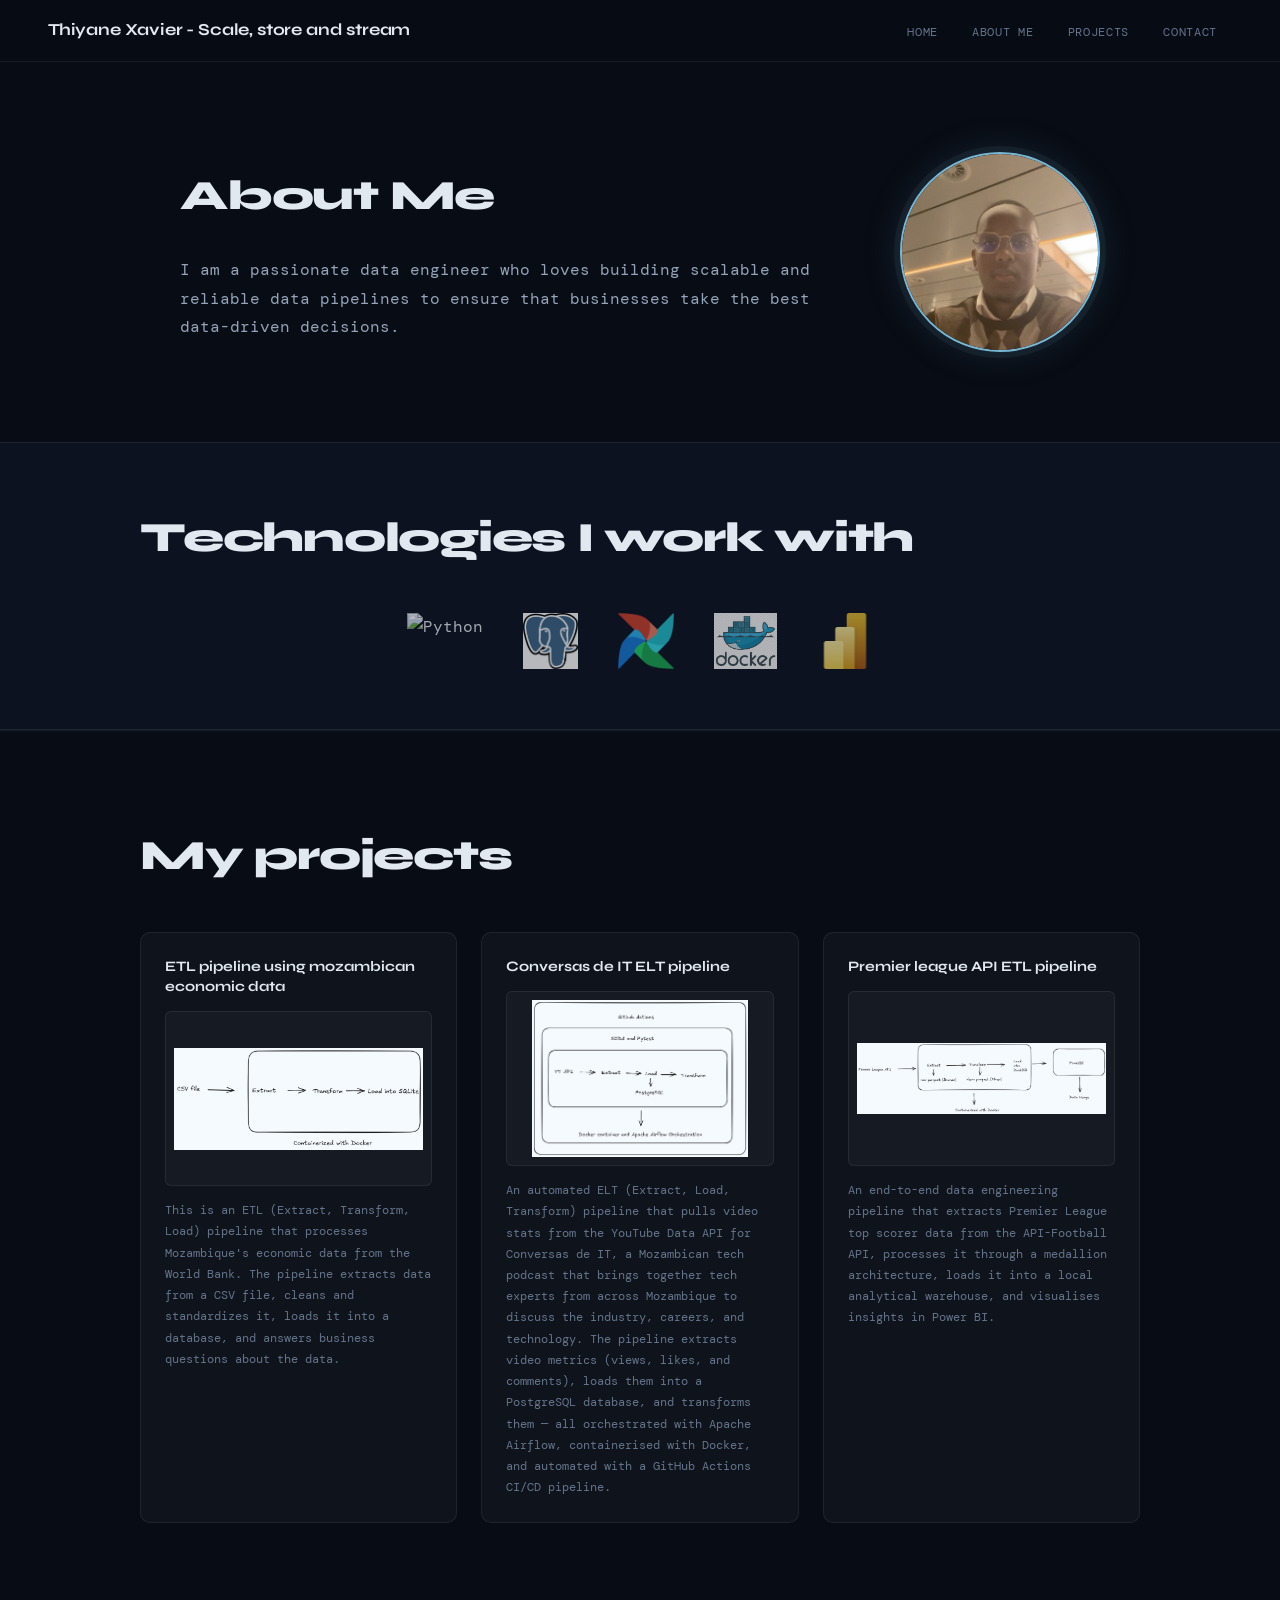
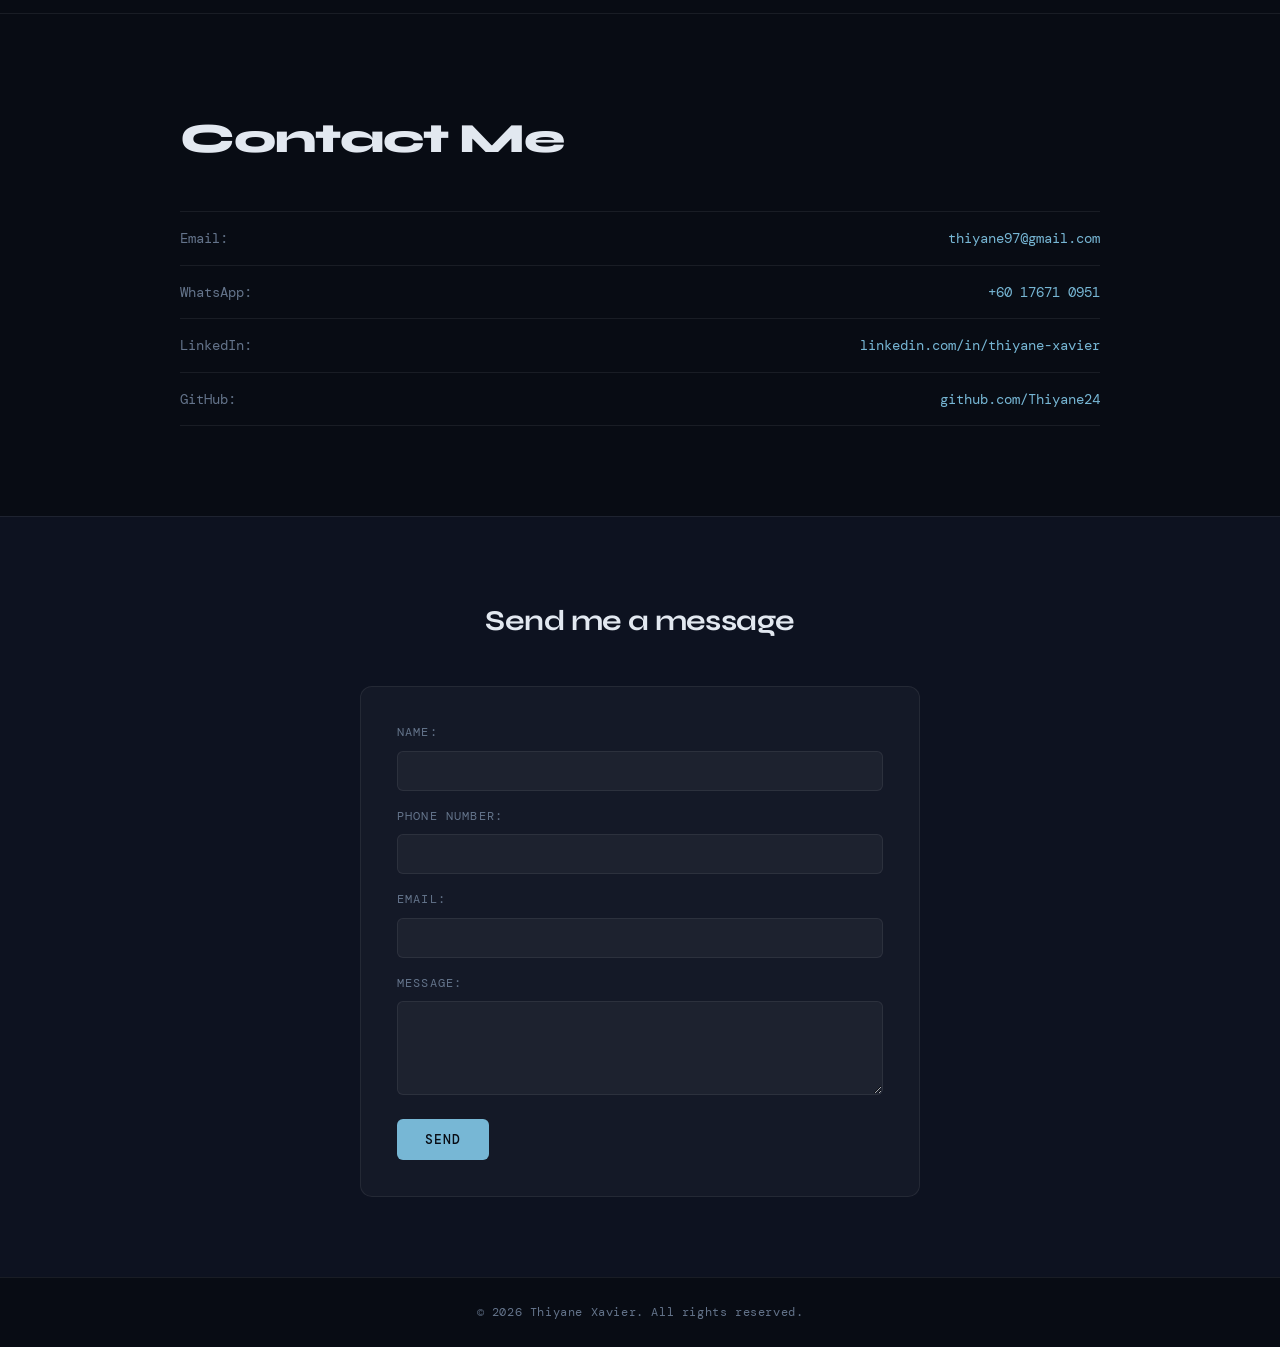
==== index.html @ 79cde07b "removed the src folder" ====
<!DOCTYPE html>
<html lang="en">
<head>
    <meta charset="UTF-8">
    <meta name="viewport" content="width=device-width, initial-scale=1.0">
    <title>My portfolio</title>
    <script defer src="index.js"></script>
    <link rel="stylesheet" href="style.css">
</head>
<body>

    <div id="header">
        <h1>Thiyane Xavier - Scale, store and stream</h1>
        <nav>
            <ul>
                <li><a href="#about">Home</a></li>
                <li><a href="#about">About Me</a></li>
                <li><a href="#projects">Projects</a></li>
                <li><a href="#contact">Contact</a></li>
            </ul>
        </nav>
    </div>

    <div id="about">
        <div class="about-text">
            <h2>About Me</h2>
            <p>I am a passionate data engineer who loves building scalable and reliable data pipelines to ensure that businesses take the best data-driven decisions.</p>
        </div>
        <img src="/img/Thiyane picture airport 19.12.JPG" alt="Picture of Thiyane">
    </div>

    <div id="technologies">
        <h2>Technologies I work with</h2>
        <div class="tech-logos">
            <img src="/img/Python-Emblem.png" alt="Python">
            <img src="/img/download.png" alt="PostgreSQL">
            <img src="/img/apache-airflow.png" alt="Apache Airflow">
            <img src="/img/124-1243662_docker-whale-logo-docker-png-logo.png" alt="Docker">
            <img src="/img/New_Power_BI_Logo.svg.png" alt="Power BI">
           
        </div>
    </div>

    <div id="projects">
        <h2>My projects</h2>
        <div class="project-card">
            <div id="project1">
                <h4><a href="https://github.com/Thiyane24/etl-pipeline-moz-economy" target="_blank">ETL pipeline using mozambican economic data</a></h4>
                <img src="/img/Untitled-2026-04-24-2157.png" alt="Mozambican ETL">
                <p>This is an ETL (Extract, Transform, Load) pipeline that processes Mozambique's economic data from the World Bank. The pipeline extracts data from a CSV file, cleans and standardizes it, loads it into a database, and answers business questions about the data.</p>
            </div>
            <div id="project2">
                <h4><a href="https://github.com/Thiyane24/CDI-ELT-Pipeline" target="_blank">Conversas de IT ELT pipeline</a></h4>
                <img src="/img/YT-ELT-Pipeline.png" alt="CDIT ELT">
                <p>An automated ELT (Extract, Load, Transform) pipeline that pulls video stats from the YouTube Data API for Conversas de IT, a Mozambican tech podcast that brings together tech experts from across Mozambique to discuss the industry, careers, and technology. The pipeline extracts video metrics (views, likes, and comments), loads them into a PostgreSQL database, and transforms them — all orchestrated with Apache Airflow, containerised with Docker, and automated with a GitHub Actions CI/CD pipeline.</p>
            </div>
            <div id="project3">
                <h4><a href="https://github.com/Thiyane24/ETL-pipeline-football-api" target="_blank">Premier league API ETL pipeline</a></h4>
                <img src="/img/API pipeline architecture.png" alt="ETL pipeline">
                <p>An end-to-end data engineering pipeline that extracts Premier League top scorer data from the API-Football API, processes it through a medallion architecture, loads it into a local analytical warehouse, and visualises insights in Power BI.</p>
            </div>
        </div>
    </div>

    <div id="contact">
        <h2>Contact Me</h2>
        <p>Email: <a href="mailto:thiyane97@gmail.com">thiyane97@gmail.com</a></p>
        <p>WhatsApp: <a href="https://wa.link/6ncwlm" target="_blank">+60 17671 0951</a></p>
        <p>LinkedIn: <a href="https://www.linkedin.com/in/thiyane-xavier/" target="_blank">linkedin.com/in/thiyane-xavier</a></p>
        <p>GitHub: <a href="https://github.com/Thiyane24" target="_blank">github.com/Thiyane24</a></p>
    </div>

    <div id="error"></div>

    <div id="form">
        <h2>Send me a message</h2>
        <form action="index.html" method="POST">
            <label for="name">Name:</label>
            <input type="text" id="name" name="name">
            <label for="telephone">Phone number:</label>
            <input type="tel" id="telephone" name="telephone">
            <label for="email">Email:</label>
            <input type="email" id="email" name="_replyto">
            <label for="message">Message:</label>
            <textarea id="message" name="message" rows="4"></textarea>
            <input type="submit" value="Send">
        </form>
    </div>

    <footer>
        <p>&copy; 2026 Thiyane Xavier. All rights reserved.</p>
    </footer>

</body>
</html>
---- style.css ----
@import url('https://fonts.googleapis.com/css2?family=DM+Mono:ital,wght@0,300;0,400;0,500;1,300&family=Syne:wght@400;600;700;800&display=swap');

:root {
    --bg:       #080c14;
    --bg2:      #0d1220;
    --bg3:      #131929;
    --accent:   #092a62;
    --accent2:  #77b7d5;
    --text:     #e2e8f0;
    --muted:    #64748b;
    --border:   rgba(255,255,255,0.07);
    --card:     rgba(255,255,255,0.03);
}

* {
    margin: 0;
    padding: 0;
    box-sizing: border-box;
}

html {
    scroll-behavior: smooth;
}

body {
    font-family: 'DM Mono', monospace;
    background-color: var(--bg);
    color: var(--text);
    line-height: 1.7;
}

/* HEADER */
#header {
    background: rgba(8,12,20,0.9);
    backdrop-filter: blur(14px);
    -webkit-backdrop-filter: blur(14px);
    border-bottom: 1px solid var(--border);
    padding: 16px 48px;
    position: sticky;
    top: 0;
    z-index: 100;
    display: flex;
    align-items: center;
    justify-content: space-between;
    gap: 20px;
}

#header h1 {
    font-family: 'Syne', sans-serif;
    font-size: 1.05rem;
    font-weight: 700;
    color: var(--text);
    letter-spacing: -0.01em;
    white-space: nowrap;
}

nav ul {
    display: flex;
    gap: 4px;
    list-style: none;
}

nav ul li a {
    font-family: 'DM Mono', monospace;
    font-size: 0.72rem;
    color: var(--muted);
    text-decoration: none;
    padding: 6px 14px;
    border-radius: 4px;
    border: 1px solid transparent;
    transition: all 0.2s ease;
    letter-spacing: 0.06em;
    text-transform: uppercase;
}

nav ul li a:hover {
    color: var(--accent2);
    border-color: rgba(119, 183, 213, 0.25);
    background: rgba(119, 183, 213, 0.06);
}

/* ABOUT */
#about {
    position: relative;
    z-index: 1;
    max-width: 1000px;
    margin: 0 auto;
    padding: 90px 40px;
    display: flex;
    align-items: center;
    gap: 60px;
}

#about .about-text {
    flex: 1;
}

#about h2 {
    font-family: 'Syne', sans-serif;
    font-size: 2.6rem;
    font-weight: 800;
    color: var(--text);
    letter-spacing: -0.03em;
    margin-bottom: 24px;
}

#about img {
    width: 200px;
    height: 200px;
    object-fit: cover;
    border-radius: 50%;
    border: 2px solid var(--accent2);
    flex-shrink: 0;
    box-shadow:
        0 0 0 6px rgba(119, 183, 213, 0.07),
        0 0 40px rgba(119, 183, 213, 0.15);
}

#about p {
    font-size: 0.97rem;
    line-height: 1.85;
    color: #94a3b8;
    margin: 0;
}

/* TECHNOLOGIES */
#technologies {
    position: relative;
    z-index: 1;
    background: var(--bg2);
    border-top: 1px solid var(--border);
    border-bottom: 1px solid var(--border);
    padding: 60px 40px;
}

#technologies h2 {
    font-family: 'Syne', sans-serif;
    font-size: 2.6rem;
    font-weight: 800;
    color: var(--text);
    letter-spacing: -0.03em;
    margin-bottom: 40px;
    text-align: left;
    max-width: 1000px;
    margin-left: auto;
    margin-right: auto;
}

.tech-logos {
    display: flex;
    align-items: center;
    justify-content: center;
    flex-wrap: wrap;
    gap: 40px;
    max-width: 1000px;
    margin: 0 auto;
}

.tech-logos img {
    height: 56px;
    width: auto;
    object-fit: contain;
    opacity: 0.7;
    filter: grayscale(20%);
    transition: opacity 0.2s, transform 0.2s;
}

.tech-logos img:hover {
    opacity: 1;
    transform: translateY(-3px);
    filter: grayscale(0%);
}

/* PROJECTS */
#projects {
    position: relative;
    z-index: 1;
    background: var(--bg);
    border-top: 1px solid var(--border);
    border-bottom: 1px solid var(--border);
    padding: 90px 40px;
}

#projects h2 {
    font-family: 'Syne', sans-serif;
    font-size: 2.6rem;
    font-weight: 800;
    color: var(--text);
    letter-spacing: -0.03em;
    margin-bottom: 8px;
    text-align: left;
    max-width: 1000px;
    margin-left: auto;
    margin-right: auto;
}

.project-card {
    display: grid;
    grid-template-columns: repeat(3, 1fr);
    gap: 24px;
    max-width: 1000px;
    margin: 40px auto 0;
}

#project1, #project2, #project3 {
    background: var(--card);
    border: 1px solid var(--border);
    border-radius: 10px;
    padding: 24px;
    display: flex;
    flex-direction: column;
    gap: 14px;
    transition: border-color 0.25s ease, transform 0.25s ease;
}

#project1:hover, #project2:hover, #project3:hover {
    border-color: rgba(119, 183, 213, 0.35);
    transform: translateY(-4px);
}

#project1 h4, #project2 h4, #project3 h4 {
    font-family: 'Syne', sans-serif;
    font-size: 0.9rem;
    font-weight: 700;
    line-height: 1.4;
    color: var(--text);
}

#project1 h4 a, #project2 h4 a, #project3 h4 a {
    color: var(--text);
    text-decoration: none;
    transition: color 0.2s;
}

#project1 h4 a:hover, #project2 h4 a:hover, #project3 h4 a:hover {
    color: var(--accent2);
}

#projects img {
    width: 100%;
    height: 175px;
    object-fit: contain;
    background: rgba(255,255,255,0.03);
    border: 1px solid var(--border);
    border-radius: 6px;
    padding: 8px;
}

#project1 p, #project2 p, #project3 p {
    font-size: 0.78rem;
    line-height: 1.7;
    color: var(--muted);
    margin: 0;
}

/* CONTACT */
#contact {
    position: relative;
    z-index: 1;
    max-width: 1000px;
    margin: 0 auto;
    padding: 90px 40px;
}

#contact h2 {
    font-family: 'Syne', sans-serif;
    font-size: 2.6rem;
    font-weight: 800;
    color: var(--text);
    letter-spacing: -0.03em;
    margin-bottom: 36px;
    text-align: left;
}

#contact p {
    font-size: 0.9rem;
    color: var(--muted);
    padding: 14px 0;
    border-bottom: 1px solid var(--border);
    margin: 0;
    display: flex;
    justify-content: space-between;
    align-items: center;
}

#contact p:first-of-type {
    border-top: 1px solid var(--border);
}

#contact p a {
    color: var(--accent2);
    text-decoration: none;
    transition: color 0.2s;
    font-size: 0.9rem;
}

#contact p a:hover {
    color: var(--text);
}

/* FORM */
#form {
    position: relative;
    z-index: 1;
    background: var(--bg2);
    border-top: 1px solid var(--border);
    padding: 80px 40px;
}

#form h2 {
    font-family: 'Syne', sans-serif;
    font-size: 1.8rem;
    font-weight: 700;
    color: var(--text);
    text-align: center;
    margin-bottom: 40px;
    letter-spacing: -0.02em;
}

form {
    display: flex;
    flex-direction: column;
    gap: 16px;
    width: 100%;
    max-width: 560px;
    margin: 0 auto;
    background: var(--card);
    border: 1px solid var(--border);
    border-radius: 12px;
    padding: 36px;
}

form label {
    font-size: 0.72rem;
    color: var(--muted);
    letter-spacing: 0.1em;
    text-transform: uppercase;
    margin-bottom: -8px;
}

form br {
    display: none;
}

form input[type="text"],
form input[type="email"],
form input[type="tel"],
form textarea {
    width: 100%;
    background: rgba(255,255,255,0.04);
    border: 1px solid var(--border);
    border-radius: 6px;
    color: var(--text);
    font-family: 'DM Mono', monospace;
    font-size: 0.88rem;
    padding: 10px 14px;
    outline: none;
    transition: border-color 0.2s;
    resize: vertical;
}

form input[type="text"]:focus,
form input[type="email"]:focus,
form input[type="tel"]:focus,
form textarea:focus {
    border-color: rgba(119, 183, 213, 0.5);
}

form input[type="submit"] {
    background: var(--accent2);
    color: var(--bg);
    font-family: 'DM Mono', monospace;
    font-size: 0.82rem;
    font-weight: 500;
    letter-spacing: 0.08em;
    text-transform: uppercase;
    border: none;
    border-radius: 6px;
    padding: 12px 28px;
    cursor: pointer;
    transition: opacity 0.2s, transform 0.15s;
    align-self: flex-start;
    margin-top: 8px;
}

form input[type="submit"]:hover {
    opacity: 0.85;
    transform: translateY(-1px);
}

/* ERROR MESSAGE */
#error {
    color: #f87171;
    font-size: 0.8rem;
    text-align: center;
    padding: 0 40px;
    background: var(--bg2);
}

#error:not(:empty) {
    padding: 12px 40px;
    background: rgba(248, 113, 113, 0.08);
    border-top: 1px solid rgba(248, 113, 113, 0.2);
}

/* FOOTER */
footer {
    position: relative;
    z-index: 1;
    background: var(--bg);
    border-top: 1px solid var(--border);
    color: var(--muted);
    text-align: center;
    padding: 24px;
    font-size: 0.75rem;
    letter-spacing: 0.05em;
}

/* RESPONSIVE - tablet */
@media (max-width: 768px) {
    #header {
        flex-direction: column;
        align-items: flex-start;
        padding: 16px 24px;
        gap: 12px;
    }

    #header h1 {
        font-size: 0.95rem;
    }

    nav ul {
        flex-wrap: wrap;
        gap: 4px;
    }

    #about {
        flex-direction: column;
        text-align: center;
        padding: 60px 24px;
        gap: 32px;
    }

    #about h2 {
        font-size: 2rem;
    }

    #about img {
        width: 150px;
        height: 150px;
    }

    #technologies {
        padding: 50px 24px;
    }

    #technologies h2 {
        font-size: 2rem;
    }

    .tech-logos {
        gap: 28px;
    }

    .tech-logos img {
        height: 44px;
    }

    #projects {
        padding: 60px 24px;
    }

    #projects h2 {
        font-size: 2rem;
    }

    .project-card {
        grid-template-columns: 1fr;
    }

    #contact {
        padding: 60px 24px;
    }

    #contact h2 {
        font-size: 2rem;
    }

    #contact p {
        flex-direction: column;
        align-items: flex-start;
        gap: 4px;
    }

    #form {
        padding: 60px 24px;
    }

    form {
        padding: 24px;
    }
}

/* RESPONSIVE - mobile */
@media (max-width: 480px) {
    #header h1 {
        font-size: 0.85rem;
        white-space: normal;
    }

    nav ul li a {
        font-size: 0.65rem;
        padding: 5px 10px;
    }

    #about h2,
    #projects h2,
    #technologies h2,
    #contact h2 {
        font-size: 1.7rem;
    }

    #about img {
        width: 130px;
        height: 130px;
    }

    .tech-logos img {
        height: 36px;
    }

    .project-card {
        gap: 16px;
    }

    form {
        padding: 20px;
    }

    form input[type="submit"] {
        width: 100%;
        text-align: center;
    }
}
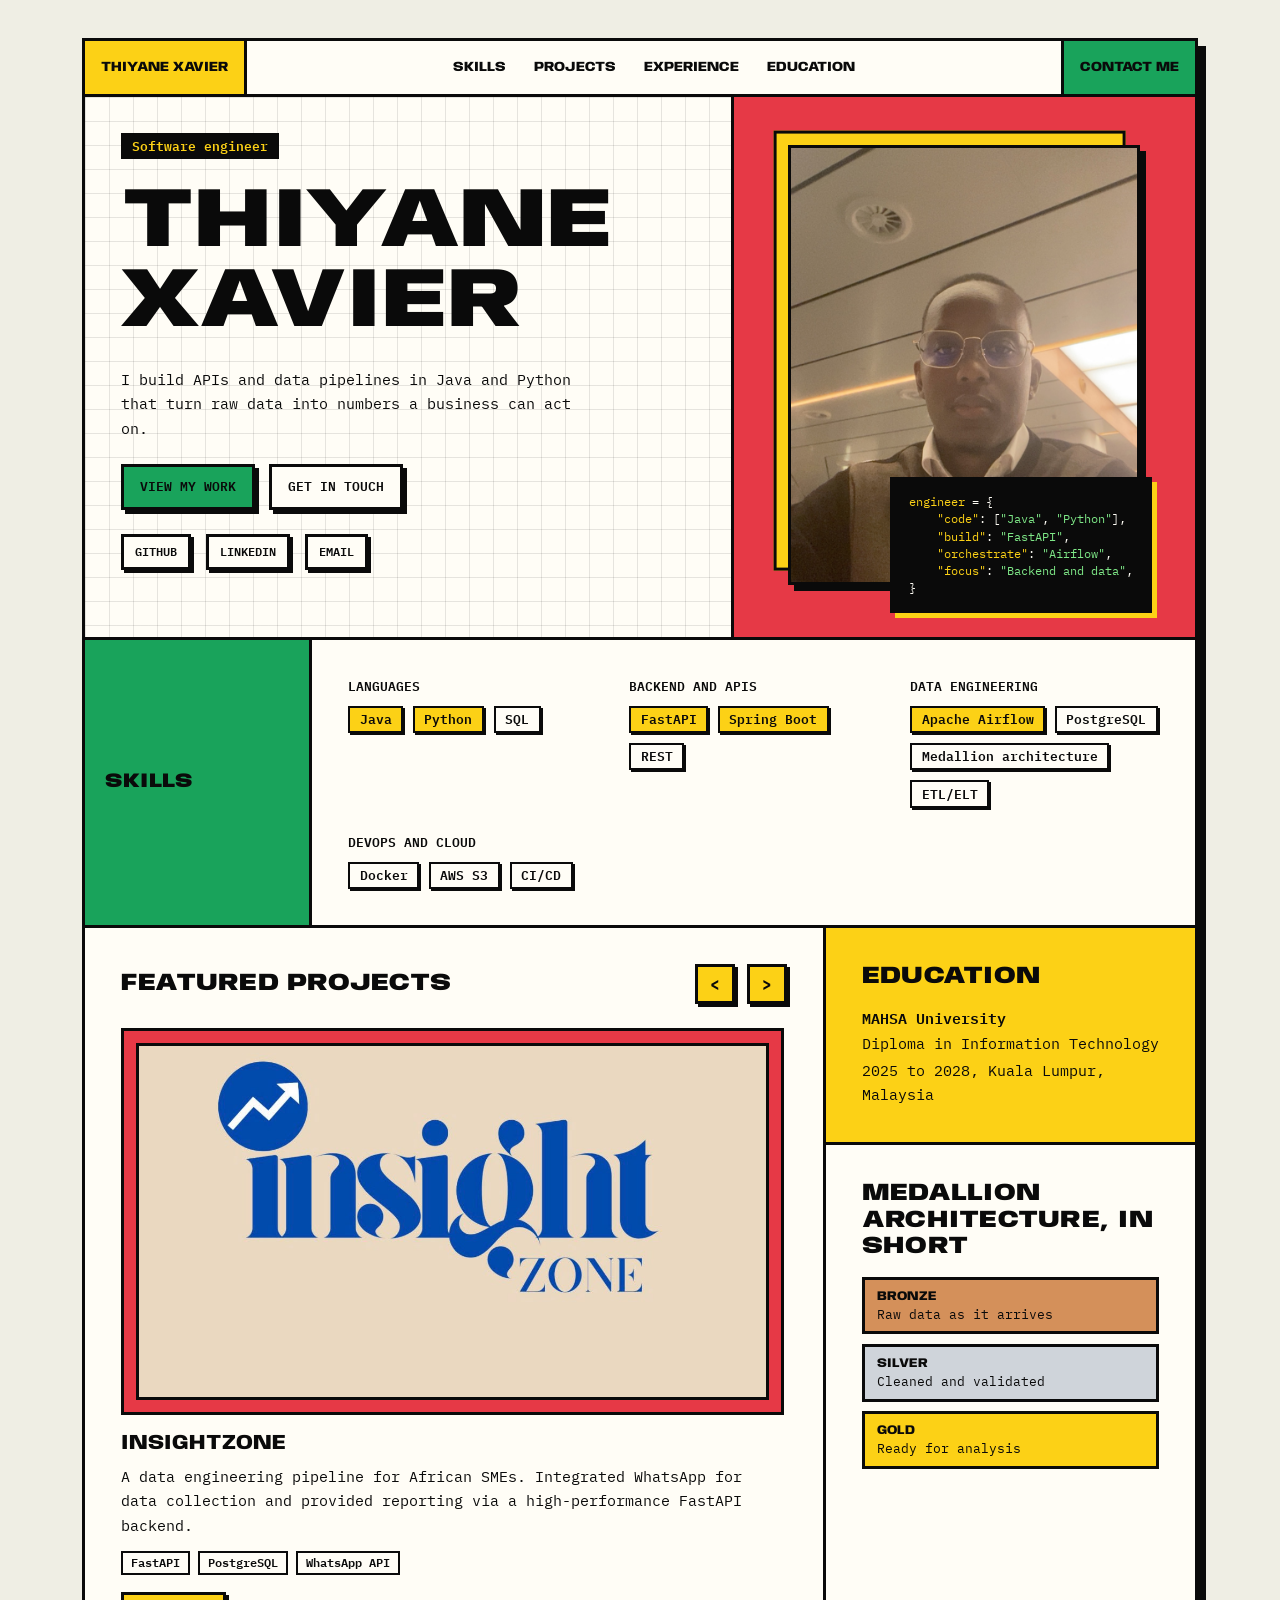
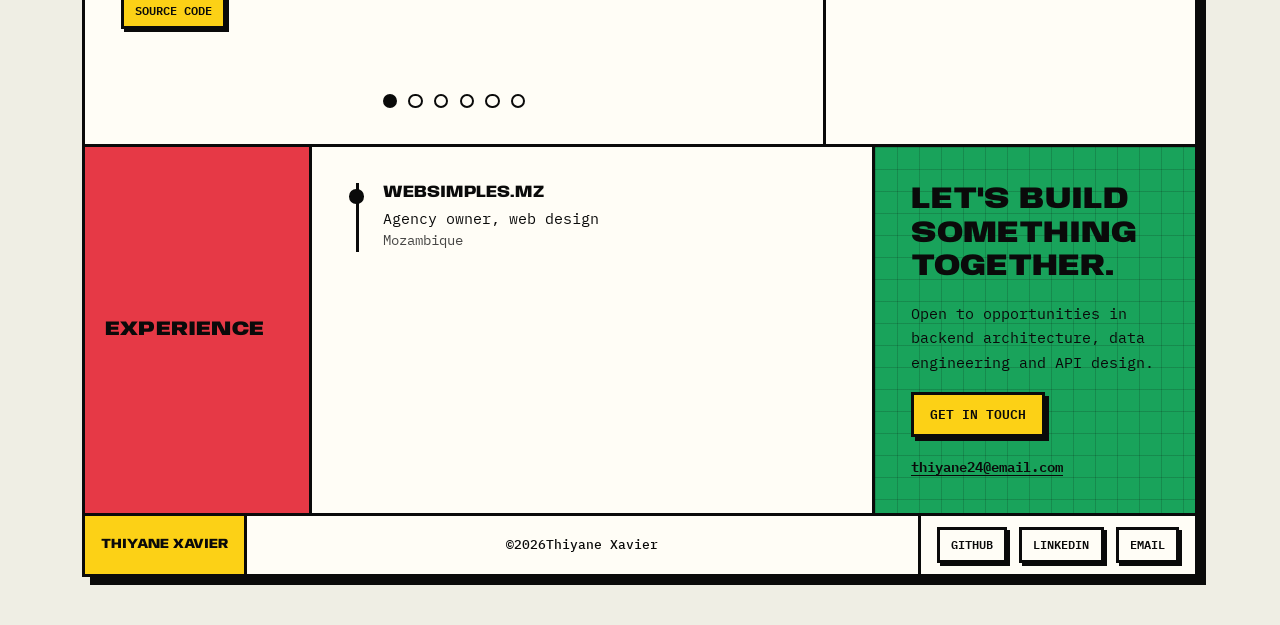
==== commit f2042ba4: "changed the name to index" ====
--- a/index.html
+++ b/index.html
@@ -3,93 +3,222 @@
 <head>
     <meta charset="UTF-8">
     <meta name="viewport" content="width=device-width, initial-scale=1.0">
-    <title>My portfolio</title>
-    <script defer src="index.js"></script>
+    <title>Thiyane Xavier | Software Engineer</title>
+    <meta name="description" content="Thiyane Xavier, backend and data engineer. Java, Python and FastAPI, Airflow and production-grade data pipelines.">
     <link rel="stylesheet" href="style.css">
+    <link rel="stylesheet" href="extras.css">
+    <link rel="preconnect" href="https://fonts.googleapis.com">
+    <link rel="preconnect" href="https://fonts.gstatic.com" crossorigin>
+    <link href="https://fonts.googleapis.com/css2?family=Anybody:wdth,wght@50..150,100..900&family=IBM+Plex+Mono:wght@400;500;600&display=swap" rel="stylesheet">
 </head>
 <body>
-
-    <div id="header">
-        <h1>Thiyane Xavier - Scale, store and stream</h1>
-        <nav>
-            <ul>
-                <li><a href="#about">Home</a></li>
-                <li><a href="#about">About Me</a></li>
-                <li><a href="#projects">Projects</a></li>
-                <li><a href="#contact">Contact</a></li>
-            </ul>
-        </nav>
-    </div>
-
-    <div id="about">
-        <div class="about-text">
-            <h2>About Me</h2>
-            <p>I am a passionate data engineer who loves building scalable and reliable data pipelines to ensure that businesses take the best data-driven decisions.</p>
-        </div>
-        <img src="/img/Thiyane picture airport 19.12.JPG" alt="Picture of Thiyane">
-    </div>
-
-    <div id="technologies">
-        <h2>Technologies I work with</h2>
-        <div class="tech-logos">
-            <img src="/img/Python-Emblem.png" alt="Python">
-            <img src="/img/download.png" alt="PostgreSQL">
-            <img src="/img/apache-airflow.png" alt="Apache Airflow">
-            <img src="/img/124-1243662_docker-whale-logo-docker-png-logo.png" alt="Docker">
-            <img src="/img/New_Power_BI_Logo.svg.png" alt="Power BI">
-           
+    <a class="skip" href="#main">Skip to content</a>
+
+    <div class="page" id="top">
+        <div class="frame">
+
+            <header class="row row-nav">
+                <a class="nav-tile nav-logo" href="#top" aria-label="Thiyane Xavier, back to top">Thiyane Xavier</a>
+                <nav class="nav-tile nav-links" aria-label="Main">
+                    <a href="#skills">Skills</a>
+                    <a href="#projects">Projects</a>
+                    <a href="#experience">Experience</a>
+                    <a href="#education">Education</a>
+                </nav>
+                <a class="nav-tile nav-contact" href="#contact">Contact me</a>
+            </header>
+
+            <main id="main">
+
+                <div class="row row-hero">
+                    <section class="tile hero-copy" aria-labelledby="hero-title">
+                        <p class="badge">Software engineer</p>
+                        <h1 class="hero-name" id="hero-title"><span class="hero-line">Thiyane</span><span class="hero-line">Xavier</span></h1>
+                        <p class="hero-text">I build APIs and data pipelines in Java and Python that turn raw data into numbers a business can act on.</p>
+                        <div class="btn-row">
+                            <a class="btn btn-green" href="#projects">View my work</a>
+                            <a class="btn btn-white" href="#contact">Get in touch</a>
+                        </div>
+                        <div class="btn-row">
+                            <a class="btn btn-small btn-white" href="https://github.com/Thiyane24" target="_blank" rel="noopener noreferrer">GitHub</a>
+                            <a class="btn btn-small btn-white" href="https://linkedin.com/in/thiyane-xavier" target="_blank" rel="noopener noreferrer">LinkedIn</a>
+                            <a class="btn btn-small btn-white" href="mailto:thiyane.xavier@email.com">Email</a>
+                        </div>
+                    </section>
+                    <div class="tile hero-visual bg-red">
+                        <div class="photo">
+                            <img src="img/Thiyane picture airport 19.12.JPG" alt="Thiyane Xavier">
+                            <div class="code-card" aria-hidden="true"><span class="code-key">engineer</span> = {
+    <span class="code-key">"code"</span>: [<span class="code-val">"Java"</span>, <span class="code-val">"Python"</span>],
+    <span class="code-key">"build"</span>: <span class="code-val">"FastAPI"</span>,
+    <span class="code-key">"orchestrate"</span>: <span class="code-val">"Airflow"</span>,
+    <span class="code-key">"focus"</span>: <span class="code-val">"Backend and data"</span>,
+}</div>
+                        </div>
+                    </div>
+                </div>
+
+                <div class="row row-skills" id="skills">
+                    <div class="tile tile-label bg-green"><h2 class="tile-title">Skills</h2></div>
+                    <div class="tile">
+                        <dl class="skill-groups">
+                            <div>
+                                <dt class="skill-name">Languages</dt>
+                                <dd class="chips"><span class="chip chip-hot">Java</span><span class="chip chip-hot">Python</span><span class="chip">SQL</span></dd>
+                            </div>
+                            <div>
+                                <dt class="skill-name">Backend and APIs</dt>
+                                <dd class="chips"><span class="chip chip-hot">FastAPI</span><span class="chip chip-hot">Spring Boot</span><span class="chip">REST</span></dd>
+                            </div>
+                            <div>
+                                <dt class="skill-name">Data engineering</dt>
+                                <dd class="chips"><span class="chip chip-hot">Apache Airflow</span><span class="chip">PostgreSQL</span><span class="chip">Medallion architecture</span><span class="chip">ETL/ELT</span></dd>
+                            </div>
+                            <div>
+                                <dt class="skill-name">DevOps and cloud</dt>
+                                <dd class="chips"><span class="chip">Docker</span><span class="chip">AWS S3</span><span class="chip">CI/CD</span></dd>
+                            </div>
+                        </dl>
+                    </div>
+                </div>
+
+                <div class="row row-main">
+                    <section class="tile" id="projects" aria-labelledby="projects-title">
+                        <div class="tile-head">
+                            <h2 class="tile-title" id="projects-title">Featured projects</h2>
+                            <div class="controls">
+                                <button class="sq-btn" id="prev" type="button" aria-label="Previous project">&lt;</button>
+                                <button class="sq-btn" id="next" type="button" aria-label="Next project">&gt;</button>
+                            </div>
+                        </div>
+                        <div role="region" aria-roledescription="carousel" aria-label="Featured projects">
+                            <div class="slides" id="slides" tabindex="0">
+
+                                <article class="slide" role="group" aria-roledescription="slide">
+                                    <div class="slide-media"><div class="slide-frame"><img src="img/WhatsApp Image 2026-10-09 at 7.06.26 PM.jpeg" alt="InsightZone project preview, screenshot coming soon" loading="lazy"></div></div>
+                                    <div class="slide-body">
+                                        <h3 class="slide-title">InsightZone</h3>
+                                        <p class="slide-desc">A data engineering pipeline for African SMEs. Integrated WhatsApp for data collection and provided reporting via a high-performance FastAPI backend.</p>
+                                        <ul class="tag-list"><li class="tag">FastAPI</li><li class="tag">PostgreSQL</li><li class="tag">WhatsApp API</li></ul>
+                                        <div class="btn-row"><a class="btn btn-small btn-yellow" href="https://github.com/Thiyane24/InsightZone" target="_blank" rel="noopener noreferrer">Source code</a></div>
+                                    </div>
+                                </article>
+
+                                <article class="slide" role="group" aria-roledescription="slide">
+                                    <div class="slide-media"><div class="slide-frame"><img src="img/YT-ELT-Pipeline.png" alt="CDI ELT Pipeline architecture" loading="lazy"></div></div>
+                                    <div class="slide-body">
+                                        <h3 class="slide-title">CDI ELT Pipeline</h3>
+                                        <p class="slide-desc">Production-grade ELT system with automated data quality checks using Soda Core and complex workflow orchestration via Apache Airflow.</p>
+                                        <ul class="tag-list"><li class="tag">Airflow</li><li class="tag">Soda Core</li><li class="tag">PostgreSQL</li></ul>
+                                        <div class="btn-row"><a class="btn btn-small btn-yellow" href="https://github.com/Thiyane24/CDI-ELT-Pipeline" target="_blank" rel="noopener noreferrer">Source code</a></div>
+                                    </div>
+                                </article>
+
+                                <article class="slide" role="group" aria-roledescription="slide">
+                                    <div class="slide-media"><div class="slide-frame"><img src="img/image.png" alt="Job Market Monitor project preview, screenshot coming soon" loading="lazy"></div></div>
+                                    <div class="slide-body">
+                                        <h3 class="slide-title">Moz vagas pipeline</h3>
+                                        <p class="slide-desc">Scalable web scraping system designed to track tech hiring trends, storing processed data in AWS S3 for long-term analysis.</p>
+                                        <ul class="tag-list"><li class="tag">Python</li><li class="tag">AWS S3</li><li class="tag">BeautifulSoup</li></ul>
+                                        <div class="btn-row"><a class="btn btn-small btn-yellow" href="https://github.com/Thiyane24/moz-vagas-pipeline" target="_blank" rel="noopener noreferrer">Source code</a></div>
+                                    </div>
+                                </article>
+
+                                <article class="slide" role="group" aria-roledescription="slide">
+                                    <div class="slide-media"><div class="slide-frame"><img src="img/API pipeline architecture.png" alt="Moz Economy Pipeline architecture" loading="lazy"></div></div>
+                                    <div class="slide-body">
+                                        <h3 class="slide-title">Moz Economy Pipeline</h3>
+                                        <p class="slide-desc">Implemented a Medallion Architecture (Bronze → Silver → Gold) to transform World Bank economic data into a clean, analysis-ready warehouse.</p>
+                                        <ul class="tag-list"><li class="tag">Python</li><li class="tag">Medallion architecture</li><li class="tag">World Bank API</li></ul>
+                                        <div class="btn-row"><a class="btn btn-small btn-yellow" href="https://github.com/Thiyane24/etl-pipeline-moz-economy" target="_blank" rel="noopener noreferrer">Source code</a></div>
+                                    </div>
+                                </article>
+
+                                <article class="slide" role="group" aria-roledescription="slide">
+                                    <div class="slide-media"><div class="slide-frame"><img src="img/hydrolifts.png" alt="HydroLifts weekly summary dashboard with a weekly distance goal ring and workout totals" loading="lazy"></div></div>
+                                    <div class="slide-body">
+                                        <h3 class="slide-title">HydroLifts</h3>
+                                        <p class="slide-desc">A workout tracker that logs gym and swim sessions in one dashboard, with weekly totals. FastAPI backend with JWT authentication, mobile-first React frontend.</p>
+                                        <ul class="tag-list"><li class="tag">React</li><li class="tag">FastAPI</li><li class="tag">PostgreSQL</li><li class="tag">TailwindCSS</li><li class="tag">Vercel</li></ul>
+                                        <div class="btn-row">
+                                            <a class="btn btn-small btn-yellow" href="https://github.com/Thiyane24/HydroLifts" target="_blank" rel="noopener noreferrer">Source code</a>
+                                            <a class="btn btn-small btn-green" href="https://hydrolifts.vercel.app" target="_blank" rel="noopener noreferrer">Live site</a>
+                                        </div>
+                                    </div>
+                                </article>
+
+                                <article class="slide" role="group" aria-roledescription="slide">
+                                    <div class="slide-media"><div class="slide-frame"><img src="img/unicvesity.png" alt="Unicvesity landing page concept, hero section with the headline Your Journey, Simplified" loading="lazy"></div></div>
+                                    <div class="slide-body">
+                                        <h3 class="slide-title">Unicvesity Landing Page</h3>
+                                        <p class="concept-tag">Concept project, not a live client site</p>
+                                        <p class="slide-desc">A mobile-first lead capture page for Instagram Reels and TikTok traffic. Leads are submitted without a page reload to a serverless API that validates them and routes them to a CRM or WhatsApp automation.</p>
+                                        <ul class="tag-list"><li class="tag">HTML5</li><li class="tag">JavaScript</li><li class="tag">TailwindCSS</li><li class="tag">Vercel</li></ul>
+                                        <div class="btn-row">
+                                            <a class="btn btn-small btn-yellow" href="https://github.com/Thiyane24/Unicvesity-landing-page-website" target="_blank" rel="noopener noreferrer">Source code</a>
+                                            <a class="btn btn-small btn-green" href="https://unicvesity-landing-page-website-dem-eight.vercel.app" target="_blank" rel="noopener noreferrer">Live site</a>
+                                        </div>
+                                    </div>
+                                </article>
+
+                            </div>
+                            <div class="dots" id="dots"></div>
+                        </div>
+                    </section>
+
+                    <div class="col">
+                        <section class="tile bg-yellow" id="education" aria-labelledby="education-title">
+                            <h2 class="tile-title" id="education-title">Education</h2>
+                            <p class="edu-name">MAHSA University</p>
+                            <p>Diploma in Information Technology</p>
+                            <p class="edu-meta">2025 to 2028, Kuala Lumpur, Malaysia</p>
+                        </section>
+                        <section class="tile" aria-labelledby="medallion-title">
+                            <h2 class="tile-title" id="medallion-title">Medallion architecture, in short</h2>
+                            <ol class="tiers">
+                                <li class="tier tier-bronze"><b>Bronze</b>Raw data as it arrives</li>
+                                <li class="tier tier-silver"><b>Silver</b>Cleaned and validated</li>
+                                <li class="tier tier-gold"><b>Gold</b>Ready for analysis</li>
+                            </ol>
+                        </section>
+                    </div>
+                </div>
+
+                <div class="row row-bottom">
+                    <div class="tile tile-label bg-red" id="experience"><h2 class="tile-title">Experience</h2></div>
+                    <div class="tile">
+                        <ul class="timeline">
+                            <li>
+                                <h3 class="tl-name">WebSimples.Mz</h3>
+                                <p class="tl-role">Agency owner, web design</p>
+                                <p class="tl-meta">Mozambique</p>
+                                <!-- <p class="tl-meta">Month YYYY to Present</p> -->
+                            </li>
+                        </ul>
+                    </div>
+                    <section class="tile cta bg-green" id="contact" aria-labelledby="contact-title">
+                        <h2 class="cta-title" id="contact-title">Let's build something together.</h2>
+                        <p>Open to opportunities in backend architecture, data engineering and API design.</p>
+                        <a class="btn btn-yellow" href="mailto:thiyane24@email.com">Get in touch</a>
+                        <a class="cta-mail" href="mailto:thiyane24@email.com">thiyane24@email.com</a>
+                    </section>
+                </div>
+
+            </main>
+
+            <footer class="row row-foot">
+                <a class="nav-tile nav-logo" href="#top" aria-label="Thiyane Xavier, back to top">Thiyane Xavier</a>
+                <p class="tile foot-copy">&copy; <span id="year">2026</span> Thiyane Xavier</p>
+                <div class="tile foot-links">
+                    <a class="btn btn-small btn-white" href="https://github.com/Thiyane24" target="_blank" rel="noopener noreferrer">GitHub</a>
+                    <a class="btn btn-small btn-white" href="https://linkedin.com/in/thiyane-xavier" target="_blank" rel="noopener noreferrer">LinkedIn</a>
+                    <a class="btn btn-small btn-white" href="mailto:thiyane24@email.com">Email</a>
+                </div>
+            </footer>
+
         </div>
     </div>
 
-    <div id="projects">
-        <h2>My projects</h2>
-        <div class="project-card">
-            <div id="project1">
-                <h4><a href="https://github.com/Thiyane24/etl-pipeline-moz-economy" target="_blank">ETL pipeline using mozambican economic data</a></h4>
-                <img src="/img/Untitled-2026-04-24-2157.png" alt="Mozambican ETL">
-                <p>This is an ETL (Extract, Transform, Load) pipeline that processes Mozambique's economic data from the World Bank. The pipeline extracts data from a CSV file, cleans and standardizes it, loads it into a database, and answers business questions about the data.</p>
-            </div>
-            <div id="project2">
-                <h4><a href="https://github.com/Thiyane24/CDI-ELT-Pipeline" target="_blank">Conversas de IT ELT pipeline</a></h4>
-                <img src="/img/YT-ELT-Pipeline.png" alt="CDIT ELT">
-                <p>An automated ELT (Extract, Load, Transform) pipeline that pulls video stats from the YouTube Data API for Conversas de IT, a Mozambican tech podcast that brings together tech experts from across Mozambique to discuss the industry, careers, and technology. The pipeline extracts video metrics (views, likes, and comments), loads them into a PostgreSQL database, and transforms them — all orchestrated with Apache Airflow, containerised with Docker, and automated with a GitHub Actions CI/CD pipeline.</p>
-            </div>
-            <div id="project3">
-                <h4><a href="https://github.com/Thiyane24/ETL-pipeline-football-api" target="_blank">Premier league API ETL pipeline</a></h4>
-                <img src="/img/API pipeline architecture.png" alt="ETL pipeline">
-                <p>An end-to-end data engineering pipeline that extracts Premier League top scorer data from the API-Football API, processes it through a medallion architecture, loads it into a local analytical warehouse, and visualises insights in Power BI.</p>
-            </div>
-        </div>
-    </div>
-
-    <div id="contact">
-        <h2>Contact Me</h2>
-        <p>Email: <a href="mailto:thiyane97@gmail.com">thiyane97@gmail.com</a></p>
-        <p>WhatsApp: <a href="https://wa.link/6ncwlm" target="_blank">+60 17671 0951</a></p>
-        <p>LinkedIn: <a href="https://www.linkedin.com/in/thiyane-xavier/" target="_blank">linkedin.com/in/thiyane-xavier</a></p>
-        <p>GitHub: <a href="https://github.com/Thiyane24" target="_blank">github.com/Thiyane24</a></p>
-    </div>
-
-    <div id="error"></div>
-
-    <div id="form">
-        <h2>Send me a message</h2>
-        <form action="index.html" method="POST">
-            <label for="name">Name:</label>
-            <input type="text" id="name" name="name">
-            <label for="telephone">Phone number:</label>
-            <input type="tel" id="telephone" name="telephone">
-            <label for="email">Email:</label>
-            <input type="email" id="email" name="_replyto">
-            <label for="message">Message:</label>
-            <textarea id="message" name="message" rows="4"></textarea>
-            <input type="submit" value="Send">
-        </form>
-    </div>
-
-    <footer>
-        <p>&copy; 2026 Thiyane Xavier. All rights reserved.</p>
-    </footer>
-
+    <script src="main.js"></script>
 </body>
 </html>
--- a/style.css
+++ b/style.css
@@ -1,544 +1,289 @@
-@import url('https://fonts.googleapis.com/css2?family=DM+Mono:ital,wght@0,300;0,400;0,500;1,300&family=Syne:wght@400;600;700;800&display=swap');
-
 :root {
-    --bg:       #080c14;
-    --bg2:      #0d1220;
-    --bg3:      #131929;
-    --accent:   #092a62;
-    --accent2:  #77b7d5;
-    --text:     #e2e8f0;
-    --muted:    #64748b;
-    --border:   rgba(255,255,255,0.07);
-    --card:     rgba(255,255,255,0.03);
-}
-
-* {
-    margin: 0;
-    padding: 0;
-    box-sizing: border-box;
-}
-
-html {
-    scroll-behavior: smooth;
-}
+    --paper: #efeee4;
+    --white: #fffdf6;
+    --ink: #0a0a0a;
+    --green: #19a35b;
+    --yellow: #fcd116;
+    --red: #e63946;
+    --bronze: #d4905a;
+    --silver: #cfd4da;
+    --display: 'Anybody', 'Arial Black', 'Helvetica Neue', Arial, sans-serif;
+    --mono: 'IBM Plex Mono', ui-monospace, 'SFMono-Regular', Menlo, Consolas, monospace;
+    --b: 3px;
+}
+
+* { margin: 0; padding: 0; box-sizing: border-box; }
+
+html { scroll-behavior: smooth; scroll-padding-top: 1rem; }
 
 body {
-    font-family: 'DM Mono', monospace;
-    background-color: var(--bg);
-    color: var(--text);
-    line-height: 1.7;
-}
-
-/* HEADER */
-#header {
-    background: rgba(8,12,20,0.9);
-    backdrop-filter: blur(14px);
-    -webkit-backdrop-filter: blur(14px);
-    border-bottom: 1px solid var(--border);
-    padding: 16px 48px;
-    position: sticky;
-    top: 0;
-    z-index: 100;
-    display: flex;
-    align-items: center;
-    justify-content: space-between;
-    gap: 20px;
-}
-
-#header h1 {
-    font-family: 'Syne', sans-serif;
-    font-size: 1.05rem;
-    font-weight: 700;
-    color: var(--text);
-    letter-spacing: -0.01em;
-    white-space: nowrap;
-}
-
-nav ul {
-    display: flex;
-    gap: 4px;
-    list-style: none;
-}
-
-nav ul li a {
-    font-family: 'DM Mono', monospace;
-    font-size: 0.72rem;
-    color: var(--muted);
-    text-decoration: none;
-    padding: 6px 14px;
-    border-radius: 4px;
-    border: 1px solid transparent;
-    transition: all 0.2s ease;
-    letter-spacing: 0.06em;
-    text-transform: uppercase;
-}
-
-nav ul li a:hover {
-    color: var(--accent2);
-    border-color: rgba(119, 183, 213, 0.25);
-    background: rgba(119, 183, 213, 0.06);
-}
-
-/* ABOUT */
-#about {
-    position: relative;
-    z-index: 1;
-    max-width: 1000px;
-    margin: 0 auto;
-    padding: 90px 40px;
-    display: flex;
-    align-items: center;
-    gap: 60px;
-}
-
-#about .about-text {
-    flex: 1;
-}
-
-#about h2 {
-    font-family: 'Syne', sans-serif;
-    font-size: 2.6rem;
-    font-weight: 800;
-    color: var(--text);
-    letter-spacing: -0.03em;
-    margin-bottom: 24px;
-}
-
-#about img {
-    width: 200px;
-    height: 200px;
-    object-fit: cover;
-    border-radius: 50%;
-    border: 2px solid var(--accent2);
-    flex-shrink: 0;
-    box-shadow:
-        0 0 0 6px rgba(119, 183, 213, 0.07),
-        0 0 40px rgba(119, 183, 213, 0.15);
-}
-
-#about p {
-    font-size: 0.97rem;
-    line-height: 1.85;
-    color: #94a3b8;
-    margin: 0;
-}
-
-/* TECHNOLOGIES */
-#technologies {
-    position: relative;
-    z-index: 1;
-    background: var(--bg2);
-    border-top: 1px solid var(--border);
-    border-bottom: 1px solid var(--border);
-    padding: 60px 40px;
-}
-
-#technologies h2 {
-    font-family: 'Syne', sans-serif;
-    font-size: 2.6rem;
-    font-weight: 800;
-    color: var(--text);
-    letter-spacing: -0.03em;
-    margin-bottom: 40px;
-    text-align: left;
-    max-width: 1000px;
-    margin-left: auto;
-    margin-right: auto;
-}
-
-.tech-logos {
-    display: flex;
-    align-items: center;
-    justify-content: center;
-    flex-wrap: wrap;
-    gap: 40px;
-    max-width: 1000px;
-    margin: 0 auto;
-}
-
-.tech-logos img {
-    height: 56px;
-    width: auto;
-    object-fit: contain;
-    opacity: 0.7;
-    filter: grayscale(20%);
-    transition: opacity 0.2s, transform 0.2s;
-}
-
-.tech-logos img:hover {
-    opacity: 1;
-    transform: translateY(-3px);
-    filter: grayscale(0%);
-}
-
-/* PROJECTS */
-#projects {
-    position: relative;
-    z-index: 1;
-    background: var(--bg);
-    border-top: 1px solid var(--border);
-    border-bottom: 1px solid var(--border);
-    padding: 90px 40px;
-}
-
-#projects h2 {
-    font-family: 'Syne', sans-serif;
-    font-size: 2.6rem;
-    font-weight: 800;
-    color: var(--text);
-    letter-spacing: -0.03em;
-    margin-bottom: 8px;
-    text-align: left;
-    max-width: 1000px;
-    margin-left: auto;
-    margin-right: auto;
-}
-
-.project-card {
-    display: grid;
-    grid-template-columns: repeat(3, 1fr);
-    gap: 24px;
-    max-width: 1000px;
-    margin: 40px auto 0;
-}
-
-#project1, #project2, #project3 {
-    background: var(--card);
-    border: 1px solid var(--border);
-    border-radius: 10px;
-    padding: 24px;
-    display: flex;
-    flex-direction: column;
-    gap: 14px;
-    transition: border-color 0.25s ease, transform 0.25s ease;
-}
-
-#project1:hover, #project2:hover, #project3:hover {
-    border-color: rgba(119, 183, 213, 0.35);
-    transform: translateY(-4px);
-}
-
-#project1 h4, #project2 h4, #project3 h4 {
-    font-family: 'Syne', sans-serif;
-    font-size: 0.9rem;
-    font-weight: 700;
-    line-height: 1.4;
-    color: var(--text);
-}
-
-#project1 h4 a, #project2 h4 a, #project3 h4 a {
-    color: var(--text);
-    text-decoration: none;
-    transition: color 0.2s;
-}
-
-#project1 h4 a:hover, #project2 h4 a:hover, #project3 h4 a:hover {
-    color: var(--accent2);
-}
-
-#projects img {
-    width: 100%;
-    height: 175px;
-    object-fit: contain;
-    background: rgba(255,255,255,0.03);
-    border: 1px solid var(--border);
-    border-radius: 6px;
-    padding: 8px;
-}
-
-#project1 p, #project2 p, #project3 p {
-    font-size: 0.78rem;
-    line-height: 1.7;
-    color: var(--muted);
-    margin: 0;
-}
-
-/* CONTACT */
-#contact {
-    position: relative;
-    z-index: 1;
-    max-width: 1000px;
-    margin: 0 auto;
-    padding: 90px 40px;
-}
-
-#contact h2 {
-    font-family: 'Syne', sans-serif;
-    font-size: 2.6rem;
-    font-weight: 800;
-    color: var(--text);
-    letter-spacing: -0.03em;
-    margin-bottom: 36px;
-    text-align: left;
-}
-
-#contact p {
-    font-size: 0.9rem;
-    color: var(--muted);
-    padding: 14px 0;
-    border-bottom: 1px solid var(--border);
-    margin: 0;
-    display: flex;
-    justify-content: space-between;
-    align-items: center;
-}
-
-#contact p:first-of-type {
-    border-top: 1px solid var(--border);
-}
-
-#contact p a {
-    color: var(--accent2);
-    text-decoration: none;
-    transition: color 0.2s;
-    font-size: 0.9rem;
-}
-
-#contact p a:hover {
-    color: var(--text);
-}
-
-/* FORM */
-#form {
-    position: relative;
-    z-index: 1;
-    background: var(--bg2);
-    border-top: 1px solid var(--border);
-    padding: 80px 40px;
-}
-
-#form h2 {
-    font-family: 'Syne', sans-serif;
-    font-size: 1.8rem;
-    font-weight: 700;
-    color: var(--text);
-    text-align: center;
-    margin-bottom: 40px;
-    letter-spacing: -0.02em;
-}
-
-form {
-    display: flex;
-    flex-direction: column;
-    gap: 16px;
-    width: 100%;
-    max-width: 560px;
-    margin: 0 auto;
-    background: var(--card);
-    border: 1px solid var(--border);
-    border-radius: 12px;
-    padding: 36px;
-}
-
-form label {
-    font-size: 0.72rem;
-    color: var(--muted);
-    letter-spacing: 0.1em;
-    text-transform: uppercase;
-    margin-bottom: -8px;
-}
-
-form br {
-    display: none;
-}
-
-form input[type="text"],
-form input[type="email"],
-form input[type="tel"],
-form textarea {
-    width: 100%;
-    background: rgba(255,255,255,0.04);
-    border: 1px solid var(--border);
-    border-radius: 6px;
-    color: var(--text);
-    font-family: 'DM Mono', monospace;
-    font-size: 0.88rem;
-    padding: 10px 14px;
-    outline: none;
-    transition: border-color 0.2s;
-    resize: vertical;
-}
-
-form input[type="text"]:focus,
-form input[type="email"]:focus,
-form input[type="tel"]:focus,
-form textarea:focus {
-    border-color: rgba(119, 183, 213, 0.5);
-}
-
-form input[type="submit"] {
-    background: var(--accent2);
-    color: var(--bg);
-    font-family: 'DM Mono', monospace;
-    font-size: 0.82rem;
-    font-weight: 500;
-    letter-spacing: 0.08em;
-    text-transform: uppercase;
-    border: none;
-    border-radius: 6px;
-    padding: 12px 28px;
-    cursor: pointer;
-    transition: opacity 0.2s, transform 0.15s;
-    align-self: flex-start;
-    margin-top: 8px;
-}
-
-form input[type="submit"]:hover {
-    opacity: 0.85;
-    transform: translateY(-1px);
-}
-
-/* ERROR MESSAGE */
-#error {
-    color: #f87171;
-    font-size: 0.8rem;
-    text-align: center;
-    padding: 0 40px;
-    background: var(--bg2);
-}
-
-#error:not(:empty) {
-    padding: 12px 40px;
-    background: rgba(248, 113, 113, 0.08);
-    border-top: 1px solid rgba(248, 113, 113, 0.2);
-}
-
-/* FOOTER */
-footer {
-    position: relative;
-    z-index: 1;
-    background: var(--bg);
-    border-top: 1px solid var(--border);
-    color: var(--muted);
-    text-align: center;
-    padding: 24px;
-    font-size: 0.75rem;
-    letter-spacing: 0.05em;
-}
-
-/* RESPONSIVE - tablet */
-@media (max-width: 768px) {
-    #header {
-        flex-direction: column;
-        align-items: flex-start;
-        padding: 16px 24px;
-        gap: 12px;
-    }
-
-    #header h1 {
-        font-size: 0.95rem;
-    }
-
-    nav ul {
-        flex-wrap: wrap;
-        gap: 4px;
-    }
-
-    #about {
-        flex-direction: column;
-        text-align: center;
-        padding: 60px 24px;
-        gap: 32px;
-    }
-
-    #about h2 {
-        font-size: 2rem;
-    }
-
-    #about img {
-        width: 150px;
-        height: 150px;
-    }
-
-    #technologies {
-        padding: 50px 24px;
-    }
-
-    #technologies h2 {
-        font-size: 2rem;
-    }
-
-    .tech-logos {
-        gap: 28px;
-    }
-
-    .tech-logos img {
-        height: 44px;
-    }
-
-    #projects {
-        padding: 60px 24px;
-    }
-
-    #projects h2 {
-        font-size: 2rem;
-    }
-
-    .project-card {
-        grid-template-columns: 1fr;
-    }
-
-    #contact {
-        padding: 60px 24px;
-    }
-
-    #contact h2 {
-        font-size: 2rem;
-    }
-
-    #contact p {
-        flex-direction: column;
-        align-items: flex-start;
-        gap: 4px;
-    }
-
-    #form {
-        padding: 60px 24px;
-    }
-
-    form {
-        padding: 24px;
-    }
-}
-
-/* RESPONSIVE - mobile */
-@media (max-width: 480px) {
-    #header h1 {
-        font-size: 0.85rem;
-        white-space: normal;
-    }
-
-    nav ul li a {
-        font-size: 0.65rem;
-        padding: 5px 10px;
-    }
-
-    #about h2,
-    #projects h2,
-    #technologies h2,
-    #contact h2 {
-        font-size: 1.7rem;
-    }
-
-    #about img {
-        width: 130px;
-        height: 130px;
-    }
-
-    .tech-logos img {
-        height: 36px;
-    }
-
-    .project-card {
-        gap: 16px;
-    }
-
-    form {
-        padding: 20px;
-    }
-
-    form input[type="submit"] {
-        width: 100%;
-        text-align: center;
-    }
+    background: var(--paper);
+    color: var(--ink);
+    font-family: var(--mono);
+    font-size: 0.95rem;
+    line-height: 1.6;
+    -webkit-font-smoothing: antialiased;
+}
+
+img { display: block; max-width: 100%; }
+button { font: inherit; color: inherit; }
+a { color: inherit; text-decoration: none; }
+ul, ol { list-style: none; }
+
+:focus-visible { outline: 3px solid var(--ink); outline-offset: 3px; }
+
+.skip {
+    position: absolute; left: 1rem; top: -4rem; z-index: 100;
+    background: var(--yellow); border: var(--b) solid var(--ink); padding: 0.5rem 0.9rem; font-weight: 600;
+}
+.skip:focus { top: 0.75rem; }
+
+/* Frame: a black grid whose gaps draw the thick tile borders */
+.page { max-width: 1180px; margin: 0 auto; padding: clamp(0.75rem, 3vw, 2.5rem) clamp(0.75rem, 3vw, 2rem) 3rem; }
+.frame {
+    display: grid; gap: var(--b);
+    background: var(--ink); border: var(--b) solid var(--ink); box-shadow: 8px 8px 0 var(--ink);
+}
+.frame > *, .row > *, .col > * { min-width: 0; }
+.row, .col, main { display: grid; gap: var(--b); background: var(--ink); }
+
+.tile { background-color: var(--white); padding: clamp(1.25rem, 3vw, 2.25rem); }
+.tile-label { display: flex; align-items: center; padding: 1.25rem; }
+.tile-head { display: flex; align-items: center; justify-content: space-between; gap: 1rem; margin-bottom: 1.5rem; }
+.tile-title {
+    font-family: var(--display); font-size: clamp(1.1rem, 2.4vw, 1.5rem); line-height: 1.1;
+    font-weight: 900; text-transform: uppercase; letter-spacing: 0.01em;
+    font-variation-settings: 'wdth' 120, 'wght' 900; overflow-wrap: anywhere;
+}
+.tile-label .tile-title { font-size: clamp(1rem, 1.8vw, 1.25rem); }
+
+.bg-green { background-color: var(--green); }
+.bg-yellow { background-color: var(--yellow); }
+.bg-red { background-color: var(--red); }
+
+/* Navigation row */
+.row-nav { grid-template-columns: minmax(0, 1fr) auto; }
+.nav-tile {
+    display: flex; align-items: center; padding: 0.8rem 1rem;
+    font-family: var(--display); font-weight: 800; font-size: 0.85rem; text-transform: uppercase;
+    font-variation-settings: 'wdth' 110, 'wght' 800;
+}
+.nav-tile:focus-visible { outline-offset: -6px; }
+.nav-logo { grid-column: 1; grid-row: 1; background-color: var(--yellow); }
+.nav-contact { grid-column: 2; grid-row: 1; background-color: var(--green); transition: background-color 0.15s ease, color 0.15s ease; }
+.nav-contact:hover { background-color: var(--ink); color: var(--yellow); }
+.nav-links {
+    grid-column: 1 / -1; grid-row: 2; flex-wrap: wrap; justify-content: center;
+    gap: 0.25rem 1.25rem; background-color: var(--white);
+}
+.nav-links a { padding: 0.15rem 0.25rem; transition: background-color 0.15s ease; }
+.nav-links a:hover { background-color: var(--yellow); }
+
+@media (min-width: 900px) {
+    .row-nav { grid-template-columns: auto minmax(0, 1fr) auto; }
+    .nav-logo, .nav-contact, .nav-links { grid-column: auto; grid-row: auto; }
+}
+
+/* Buttons */
+.btn-row { display: flex; flex-wrap: wrap; gap: 0.9rem; }
+.btn {
+    display: inline-flex; align-items: center; justify-content: center;
+    border: var(--b) solid var(--ink); box-shadow: 4px 4px 0 var(--ink);
+    padding: 0.6rem 1rem; font-weight: 600; font-size: 0.8rem; text-transform: uppercase; cursor: pointer;
+    transition: transform 0.12s ease, box-shadow 0.12s ease, background-color 0.12s ease;
+}
+.btn:hover { transform: translate(2px, 2px); box-shadow: 2px 2px 0 var(--ink); }
+.btn:active { transform: translate(4px, 4px); box-shadow: 0 0 0 var(--ink); }
+.btn-green { background-color: var(--green); }
+.btn-yellow { background-color: var(--yellow); }
+.btn-white { background-color: var(--white); }
+.btn-small { padding: 0.35rem 0.7rem; font-size: 0.75rem; box-shadow: 3px 3px 0 var(--ink); }
+
+.sq-btn {
+    width: 2.5rem; height: 2.5rem; background-color: var(--yellow);
+    border: var(--b) solid var(--ink); box-shadow: 3px 3px 0 var(--ink);
+    font-weight: 700; font-size: 1rem; cursor: pointer;
+    transition: transform 0.12s ease, box-shadow 0.12s ease;
+}
+.sq-btn:hover { transform: translate(2px, 2px); box-shadow: 1px 1px 0 var(--ink); }
+.controls { display: flex; gap: 0.75rem; }
+
+/* Hero */
+.row-hero { grid-template-columns: minmax(0, 1fr); }
+.hero-copy {
+    display: flex; flex-direction: column; align-items: flex-start; gap: 1.5rem;
+    background-image:
+        linear-gradient(rgba(10, 10, 10, 0.1) 1px, transparent 1px),
+        linear-gradient(90deg, rgba(10, 10, 10, 0.1) 1px, transparent 1px);
+    background-size: 24px 24px;
+}
+.badge {
+    background: var(--ink); color: var(--yellow); padding: 0.2rem 0.7rem;
+    font-weight: 600; font-size: 0.8rem;
+}
+.hero-name {
+    font-family: var(--display); font-size: clamp(2.4rem, 10vw, 5.25rem);
+    line-height: 0.95; font-weight: 900; text-transform: uppercase; letter-spacing: -0.01em;
+    font-variation-settings: 'wdth' 125, 'wght' 900;
+    animation: refine 1.2s cubic-bezier(0.2, 0.7, 0.2, 1) both;
+}
+.hero-line { display: block; }
+
+@keyframes refine {
+    from { font-variation-settings: 'wdth' 50, 'wght' 150; opacity: 0.3; }
+    to   { font-variation-settings: 'wdth' 125, 'wght' 900; opacity: 1; }
+}
+
+.hero-text { max-width: 30rem; }
+
+.hero-visual { display: grid; place-items: center; padding: clamp(1.5rem, 4vw, 3rem) clamp(1.5rem, 4vw, 3rem) 3.25rem; }
+.photo { position: relative; width: min(100%, 22rem); }
+.photo::before {
+    content: ""; position: absolute; inset: 0; background: var(--yellow);
+    border: var(--b) solid var(--ink); transform: translate(-0.9rem, -0.9rem);
+}
+.photo img {
+    position: relative; width: 100%; aspect-ratio: 4 / 5; object-fit: cover;
+    border: var(--b) solid var(--ink); box-shadow: 6px 6px 0 var(--ink);
+}
+.code-card {
+    position: absolute; right: -0.75rem; bottom: -1.75rem; max-width: 100%;
+    background: var(--ink); color: var(--white); border: var(--b) solid var(--ink);
+    box-shadow: 5px 5px 0 var(--yellow); padding: 0.8rem 1rem;
+    font-size: 0.72rem; line-height: 1.5; white-space: pre; overflow: hidden;
+}
+.code-key { color: var(--yellow); }
+.code-val { color: #7ee787; }
+
+@media (min-width: 900px) {
+    .row-hero { grid-template-columns: minmax(0, 7fr) minmax(0, 5fr); }
+}
+
+/* Skills */
+.row-skills { grid-template-columns: minmax(0, 1fr); }
+.skill-groups { display: grid; grid-template-columns: repeat(auto-fit, minmax(14rem, 1fr)); gap: 1.5rem 2rem; }
+.skill-name { font-weight: 600; font-size: 0.8rem; text-transform: uppercase; margin-bottom: 0.6rem; }
+.chips { display: flex; flex-wrap: wrap; gap: 0.6rem; }
+.chip {
+    border: 2px solid var(--ink); background-color: var(--white); box-shadow: 2px 2px 0 var(--ink);
+    padding: 0.1rem 0.6rem; font-weight: 600; font-size: 0.8rem;
+}
+.chip-hot { background-color: var(--yellow); }
+
+@media (min-width: 900px) {
+    .row-skills { grid-template-columns: 14rem minmax(0, 1fr); }
+}
+
+/* Projects carousel */
+.row-main { grid-template-columns: minmax(0, 1fr); }
+.slides {
+    display: flex; overflow-x: auto; scroll-snap-type: x mandatory; scrollbar-width: none;
+}
+.slides::-webkit-scrollbar { display: none; }
+.slide { flex: 0 0 100%; scroll-snap-align: start; padding-right: 3px; }
+.slide-media { border: var(--b) solid var(--ink); background-color: var(--red); padding: 0.75rem; }
+.slide-frame { border: var(--b) solid var(--ink); aspect-ratio: 16 / 9; overflow: hidden; background-color: var(--white); }
+.slide-frame img { width: 100%; height: 100%; object-fit: cover; }
+.slide-body { padding-top: 1.1rem; }
+.slide-title {
+    font-family: var(--display); font-size: 1.3rem; line-height: 1.15; font-weight: 800; text-transform: uppercase;
+    font-variation-settings: 'wdth' 110, 'wght' 800;
+}
+.slide-desc { margin-top: 0.5rem; max-width: 46rem; }
+.tag-list { display: flex; flex-wrap: wrap; gap: 0.5rem; margin: 0.9rem 0 1.1rem; }
+.tag { border: 2px solid var(--ink); background-color: var(--white); padding: 0 0.5rem; font-size: 0.75rem; font-weight: 600; }
+
+.dots { display: flex; justify-content: center; gap: 0.7rem; margin-top: 1.5rem; }
+.dot {
+    position: relative; width: 0.9rem; height: 0.9rem; padding: 0; cursor: pointer;
+    border: 2px solid var(--ink); border-radius: 50%; background-color: var(--white);
+}
+.dot::after { content: ""; position: absolute; inset: -0.6rem; }
+.dot[aria-current="true"] { background-color: var(--ink); }
+
+/* Covers for projects without a screenshot yet */
+.cover { position: relative; width: 100%; height: 100%; }
+.cover-water {
+    background:
+        repeating-radial-gradient(circle at 72% 125%, transparent 0 26px, rgba(255, 255, 255, 0.13) 26px 28px),
+        linear-gradient(160deg, #08303a, #0f5566 60%, #1b8a9c);
+}
+.cover-play { background: linear-gradient(150deg, #1d1608, #3b2c0d 70%, #6b5116); }
+.cover-play::before {
+    content: ""; position: absolute; inset: 0; margin: auto;
+    width: 5rem; height: 5rem; border-radius: 50%; background: #e8b923;
+}
+.cover-play::after {
+    content: ""; position: absolute; inset: 0; margin: auto; width: 0; height: 0;
+    border-style: solid; border-width: 0.85rem 0 0.85rem 1.4rem;
+    border-color: transparent transparent transparent #1d1608;
+    transform: translateX(0.2rem);
+}
+
+/* Education and Medallion tiles */
+.col { grid-template-rows: auto 1fr; }
+.edu-name { margin-top: 1rem; font-weight: 600; }
+.edu-meta { margin-top: 0.15rem; }
+.tiers { display: grid; gap: 0.6rem; margin-top: 1rem; }
+.tier { border: var(--b) solid var(--ink); padding: 0.5rem 0.75rem; font-size: 0.8rem; line-height: 1.4; }
+.tier b { display: block; font-family: var(--display); text-transform: uppercase; font-variation-settings: 'wdth' 110, 'wght' 800; }
+.tier-bronze { background-color: var(--bronze); }
+.tier-silver { background-color: var(--silver); }
+.tier-gold { background-color: var(--yellow); }
+
+@media (min-width: 900px) {
+    .row-main { grid-template-columns: minmax(0, 2fr) minmax(0, 1fr); }
+}
+
+/* Experience and contact */
+.row-bottom { grid-template-columns: minmax(0, 1fr); }
+.timeline { display: grid; gap: 1.75rem; border-left: var(--b) solid var(--ink); margin-left: 0.5rem; }
+.timeline li { position: relative; padding-left: 1.5rem; }
+.timeline li::before {
+    content: ""; position: absolute; left: -0.6rem; top: 0.4rem;
+    width: 0.9rem; height: 0.9rem; border-radius: 50%; background: var(--ink);
+}
+.tl-name {
+    font-family: var(--display); font-size: 1.05rem; line-height: 1.2; font-weight: 800; text-transform: uppercase;
+    font-variation-settings: 'wdth' 110, 'wght' 800;
+}
+.tl-role { margin-top: 0.15rem; }
+.tl-meta { opacity: 0.75; font-size: 0.85rem; }
+
+.cta {
+    display: flex; flex-direction: column; align-items: flex-start; gap: 1.1rem;
+    background-image:
+        linear-gradient(rgba(10, 10, 10, 0.16) 1px, transparent 1px),
+        linear-gradient(90deg, rgba(10, 10, 10, 0.16) 1px, transparent 1px);
+    background-size: 22px 22px;
+}
+.cta-title {
+    font-family: var(--display); font-size: clamp(1.4rem, 3vw, 1.9rem); line-height: 1.1; font-weight: 900; text-transform: uppercase;
+    font-variation-settings: 'wdth' 115, 'wght' 900;
+}
+.cta-mail { font-weight: 600; font-size: 0.85rem; overflow-wrap: anywhere; text-decoration: underline; text-underline-offset: 0.2em; }
+
+@media (min-width: 900px) {
+    .row-bottom { grid-template-columns: 14rem minmax(0, 1fr); }
+    .cta { grid-column: 1 / -1; }
+}
+@media (min-width: 1200px) {
+    .row-bottom { grid-template-columns: 14rem minmax(0, 1fr) 20rem; }
+    .cta { grid-column: auto; }
+}
+
+/* Footer */
+.row-foot { grid-template-columns: minmax(0, 1fr); }
+.foot-copy { display: flex; align-items: center; justify-content: center; text-align: center; padding: 0.8rem 1rem; font-size: 0.8rem; font-weight: 500; }
+.foot-links { display: flex; align-items: center; justify-content: center; gap: 0.75rem; padding: 0.7rem 1rem; }
+.row-foot .nav-logo { grid-column: auto; grid-row: auto; }
+
+@media (min-width: 900px) {
+    .row-foot { grid-template-columns: auto minmax(0, 1fr) auto; }
+}
+
+@media (prefers-reduced-motion: reduce) {
+    html { scroll-behavior: auto; }
+    .hero-name { animation: none; }
+    * { transition: none !important; }
 }
--- a/extras.css
+++ b/extras.css
@@ -0,0 +1,17 @@
+/* Small additions on top of style.css. Safe to merge into style.css later. */
+
+/* "Concept project" label shown under a slide title */
+.concept-tag {
+    display: inline-block;
+    margin: 0 0 0.75rem;
+    padding: 0.2rem 0.6rem;
+    border: 3px solid #111;
+    background: #ffd23f;
+    color: #111;
+    font-family: inherit;
+    font-size: 0.75rem;
+    font-weight: 600;
+    letter-spacing: 0.06em;
+    text-transform: uppercase;
+    line-height: 1.4;
+}
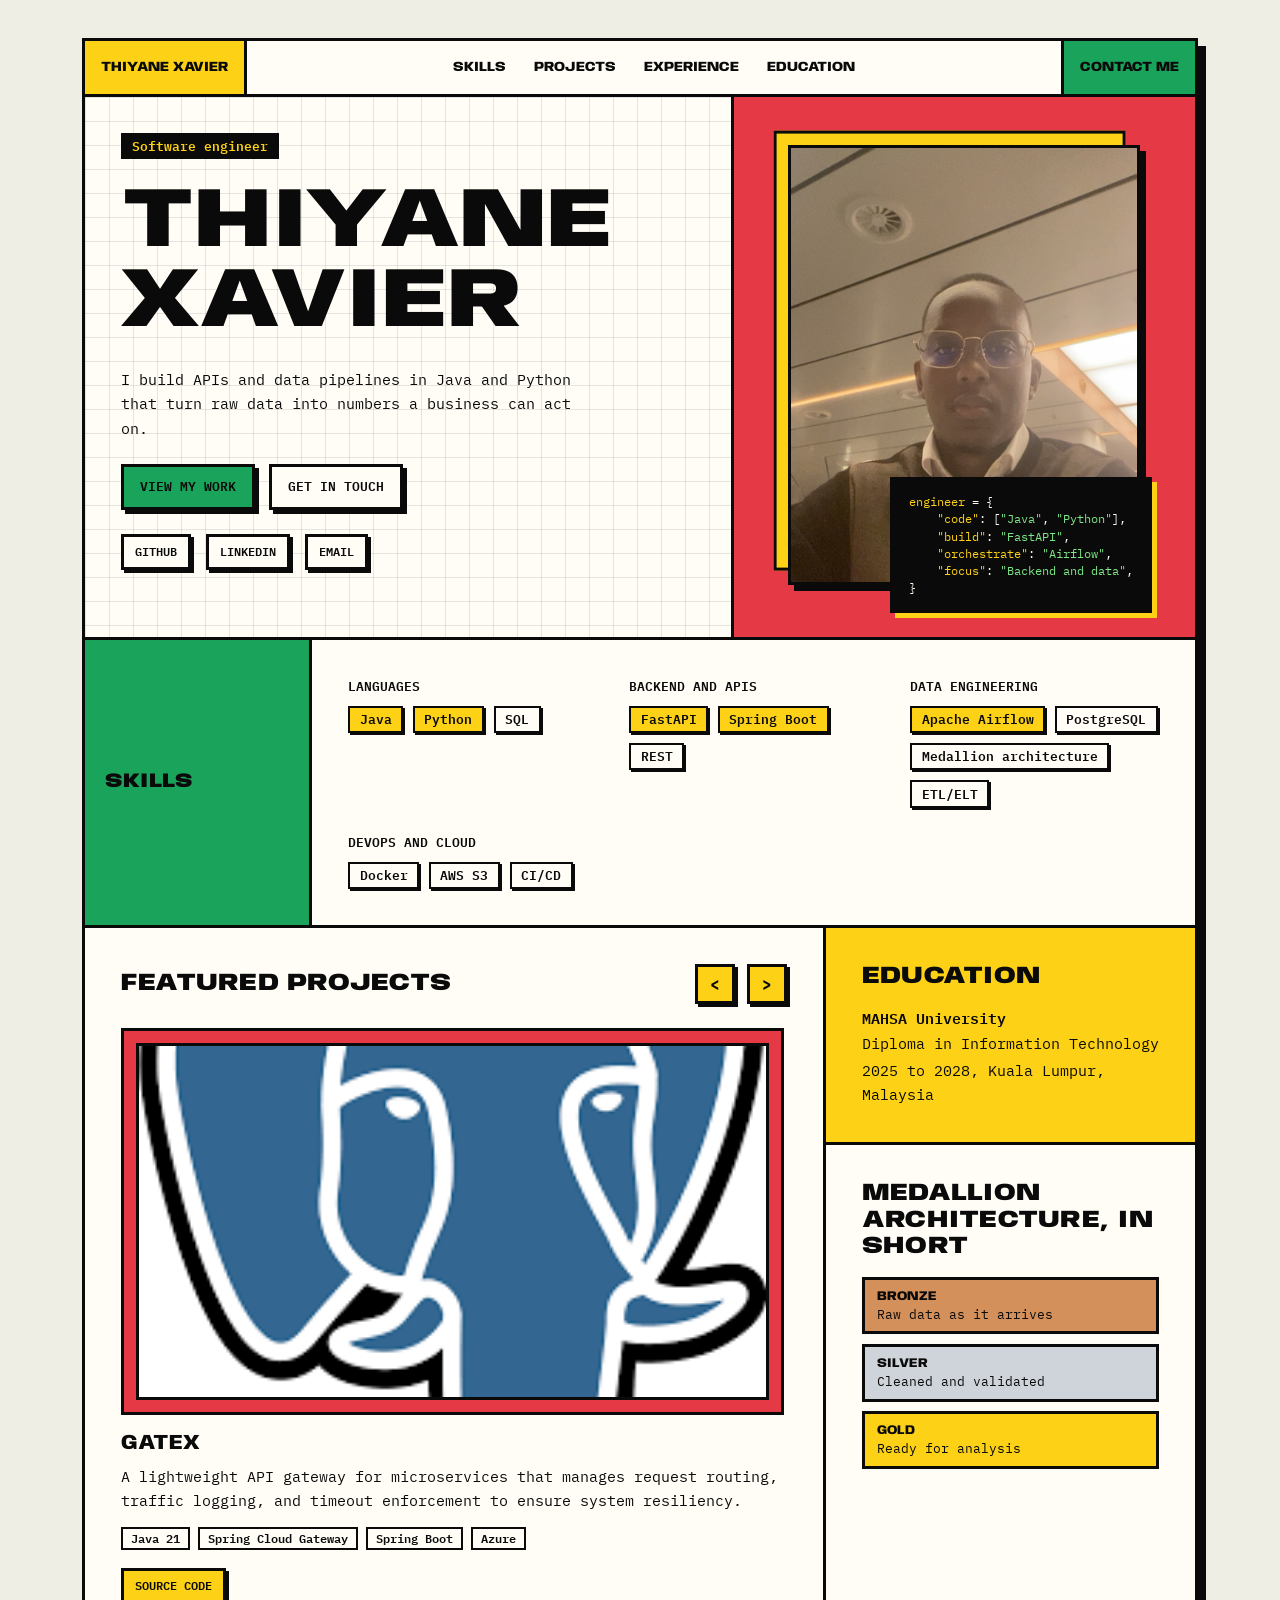
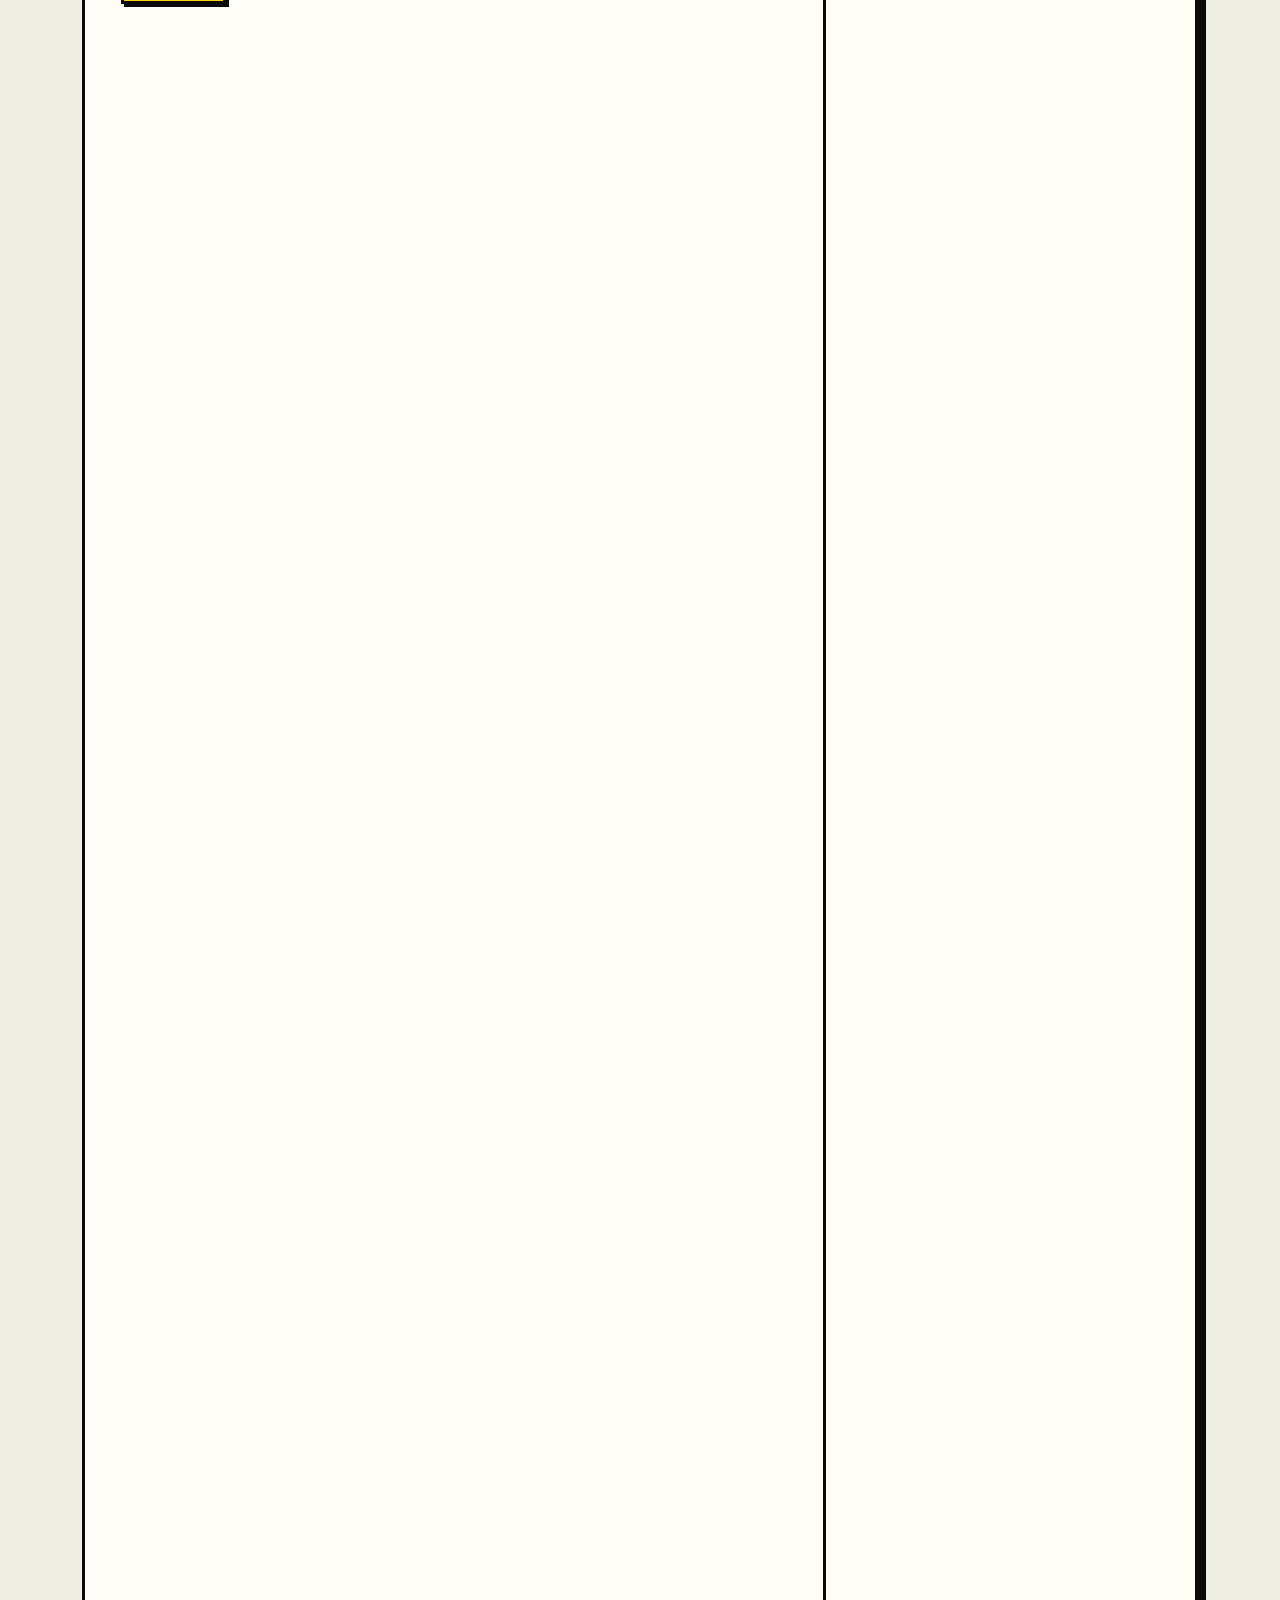
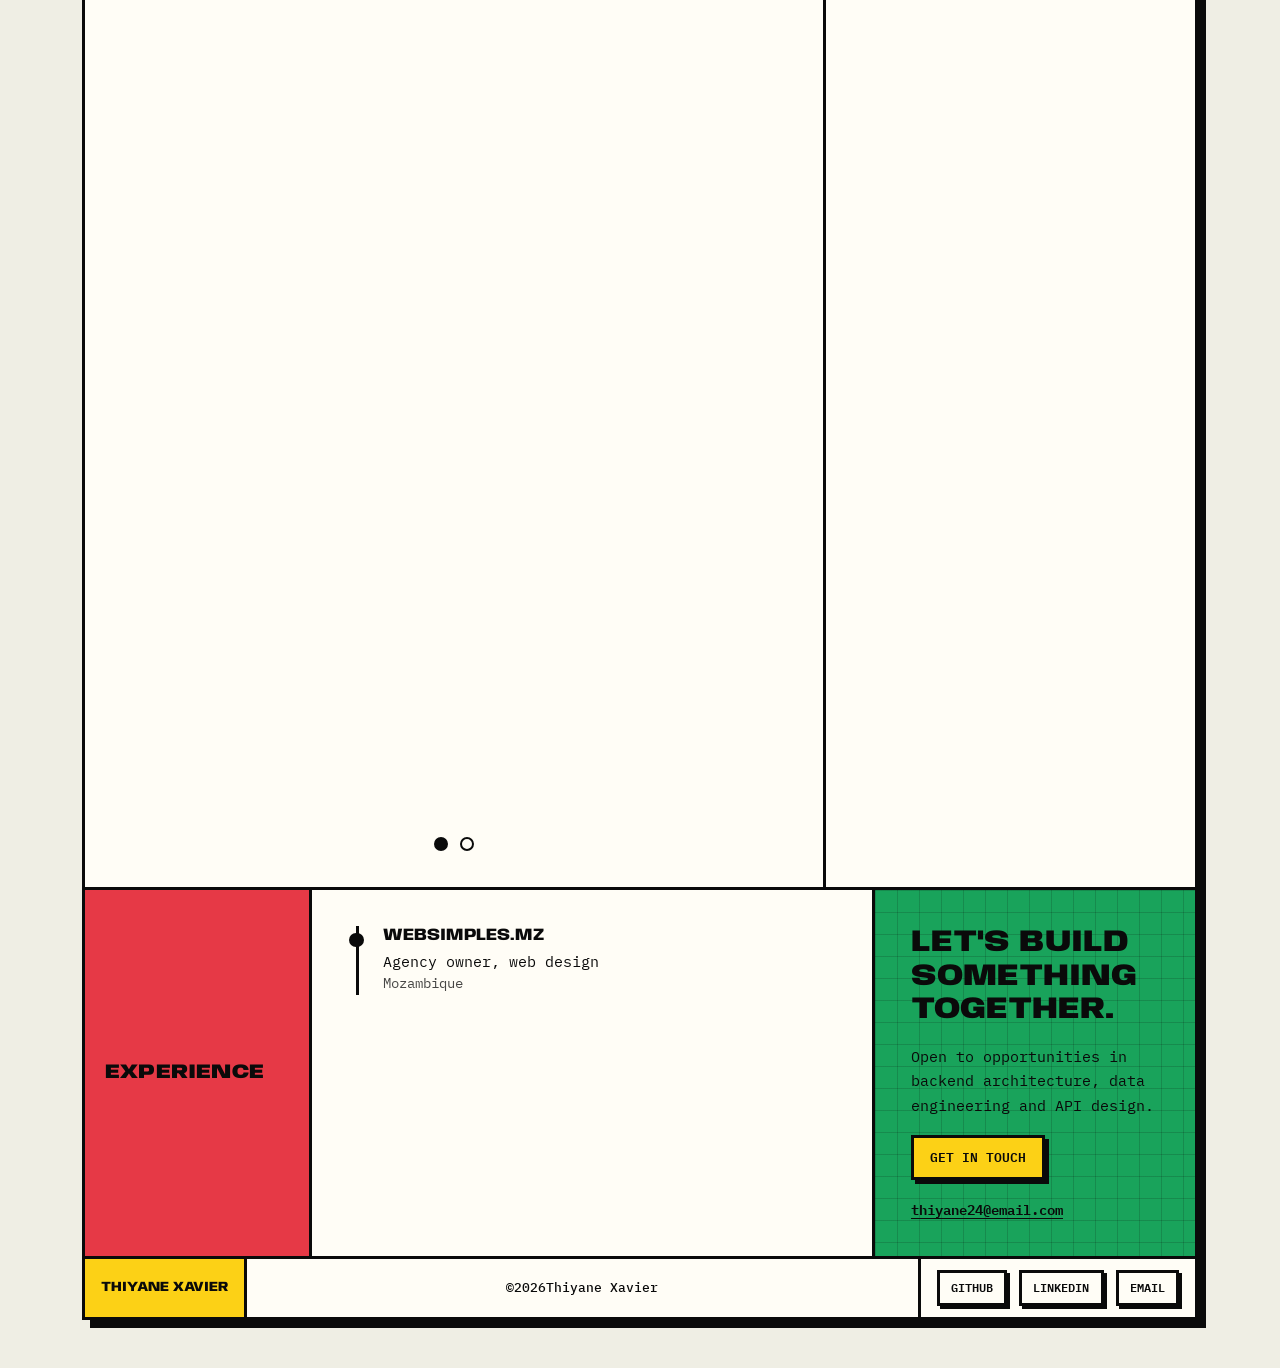
==== commit 2abb1c03: "Add GateX project to portfolio Co-Authored-By: Claude Code <noreply@anthropic.com>" ====
--- a/index.html
+++ b/index.html
@@ -95,14 +95,16 @@
                             <div class="slides" id="slides" tabindex="0">
 
                                 <article class="slide" role="group" aria-roledescription="slide">
-                                    <div class="slide-media"><div class="slide-frame"><img src="img/WhatsApp Image 2026-10-09 at 7.06.26 PM.jpeg" alt="InsightZone project preview, screenshot coming soon" loading="lazy"></div></div>
-                                    <div class="slide-body">
-                                        <h3 class="slide-title">InsightZone</h3>
-                                        <p class="slide-desc">A data engineering pipeline for African SMEs. Integrated WhatsApp for data collection and provided reporting via a high-performance FastAPI backend.</p>
-                                        <ul class="tag-list"><li class="tag">FastAPI</li><li class="tag">PostgreSQL</li><li class="tag">WhatsApp API</li></ul>
-                                        <div class="btn-row"><a class="btn btn-small btn-yellow" href="https://github.com/Thiyane24/InsightZone" target="_blank" rel="noopener noreferrer">Source code</a></div>
-                                    </div>
-                                </article>
+                                    <div class="slide-media"><div class="slide-frame"><img src="img/download.png" alt="GateX project preview, screenshot coming soon" loading="lazy"></div></div>
+                                    <div class="slide-body">
+                                        <h3 class="slide-title">GateX</h3>
+                                        <p class="slide-desc">A lightweight API gateway for microservices that manages request routing, traffic logging, and timeout enforcement to ensure system resiliency.</p>
+                                        <ul class="tag-list"><li class="tag">Java 21</li><li class="tag">Spring Cloud Gateway</li><li class="tag">Spring Boot</li><li class="tag">Azure</li></ul>
+                                        <div class="btn-row"><a class="btn btn-small btn-yellow" href="https://github.com/Thiyane24/GateX" target="_blank" rel="noopener noreferrer">Source code</a></div>
+                                    </div>
+                                </article>
+
+                                <article class="slide" role="group" aria-roledescription="slide">
 
                                 <article class="slide" role="group" aria-roledescription="slide">
                                     <div class="slide-media"><div class="slide-frame"><img src="img/YT-ELT-Pipeline.png" alt="CDI ELT Pipeline architecture" loading="lazy"></div></div>
--- a/style.css
+++ b/style.css
@@ -286,4 +286,17 @@
     html { scroll-behavior: auto; }
     .hero-name { animation: none; }
     * { transition: none !important; }
-}+}
+
+/* Email fallback popup */
+.mail-modal {
+    position: fixed; inset: 0; z-index: 200; display: grid; place-items: center; padding: 1rem;
+    background: rgba(10, 10, 10, 0.6);
+}
+.mail-modal[hidden] { display: none; }
+.mail-box {
+    width: min(100%, 28rem); background: var(--white); border: var(--b) solid var(--ink);
+    box-shadow: 8px 8px 0 var(--ink); padding: 1.5rem; display: grid; gap: 1rem;
+}
+.mail-addr { font-weight: 600; overflow-wrap: anywhere; }
+.mail-note { min-height: 1.5em; font-size: 0.85rem; }
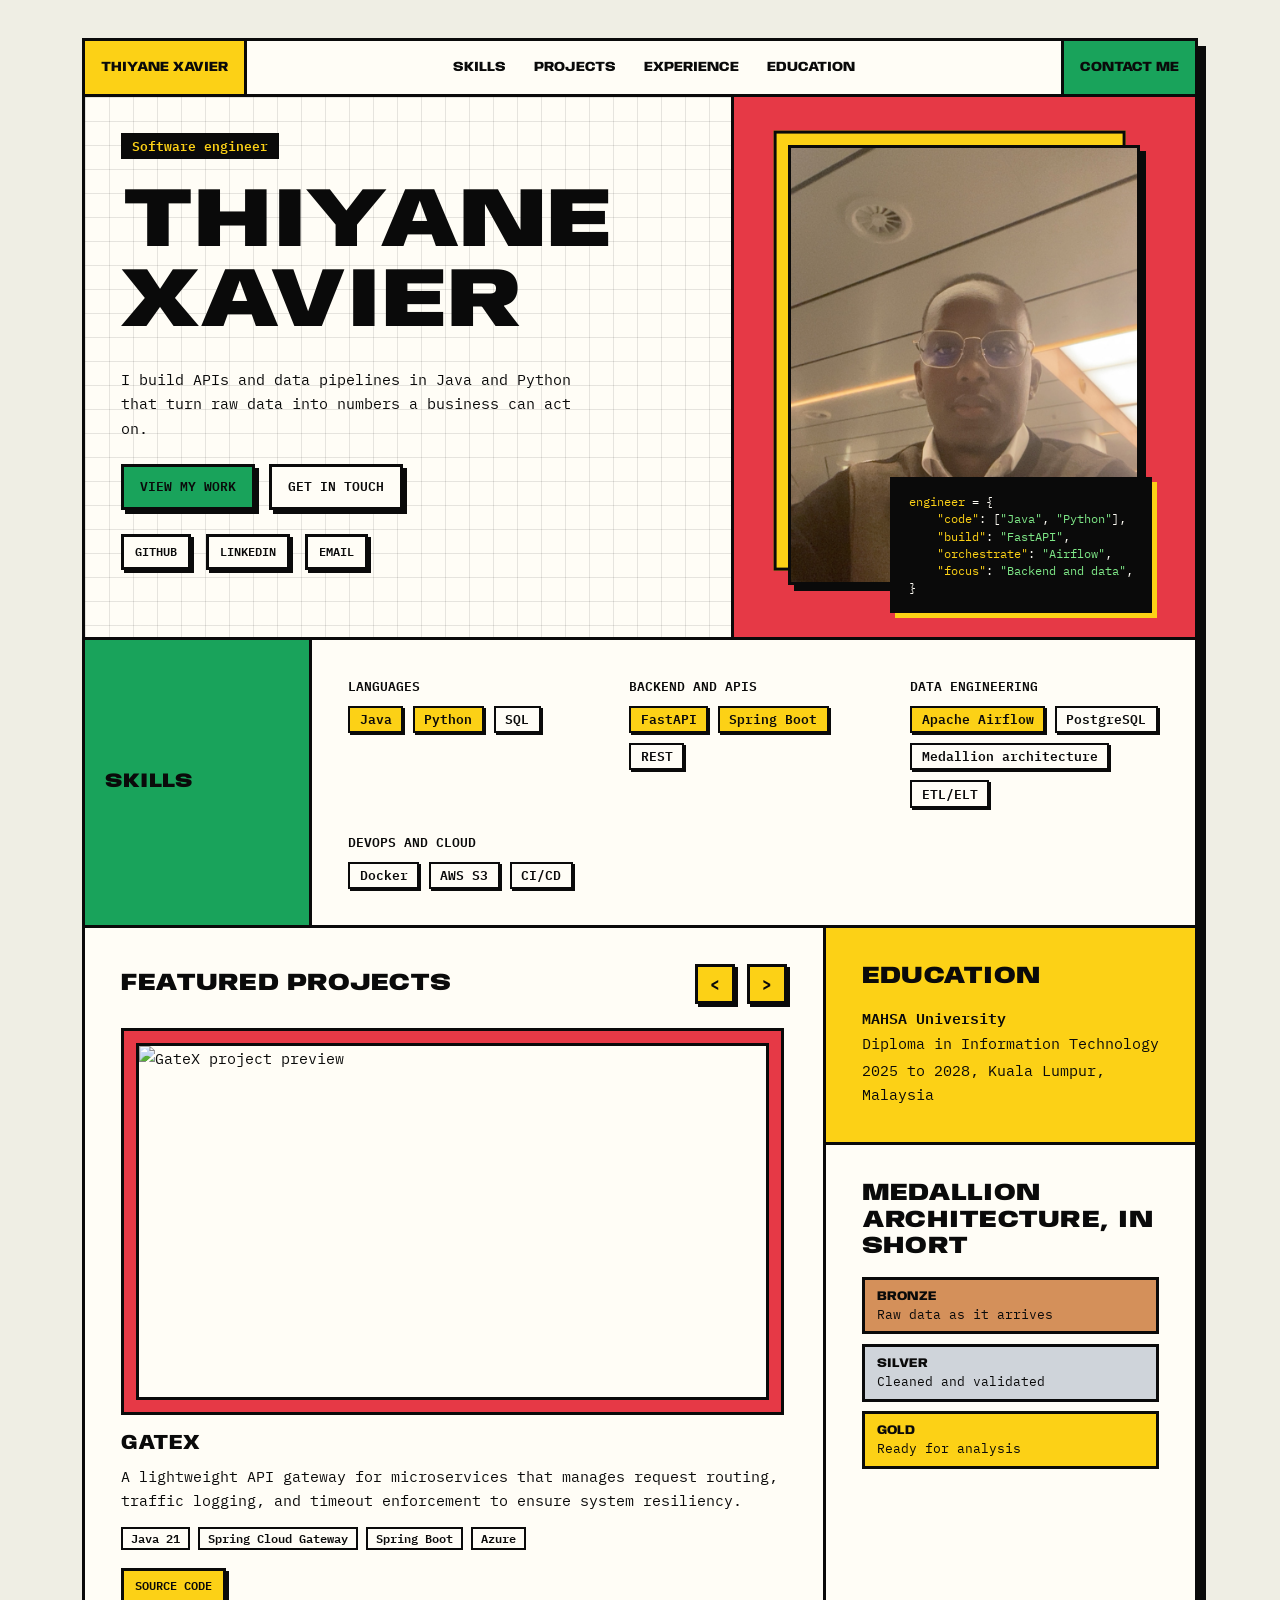
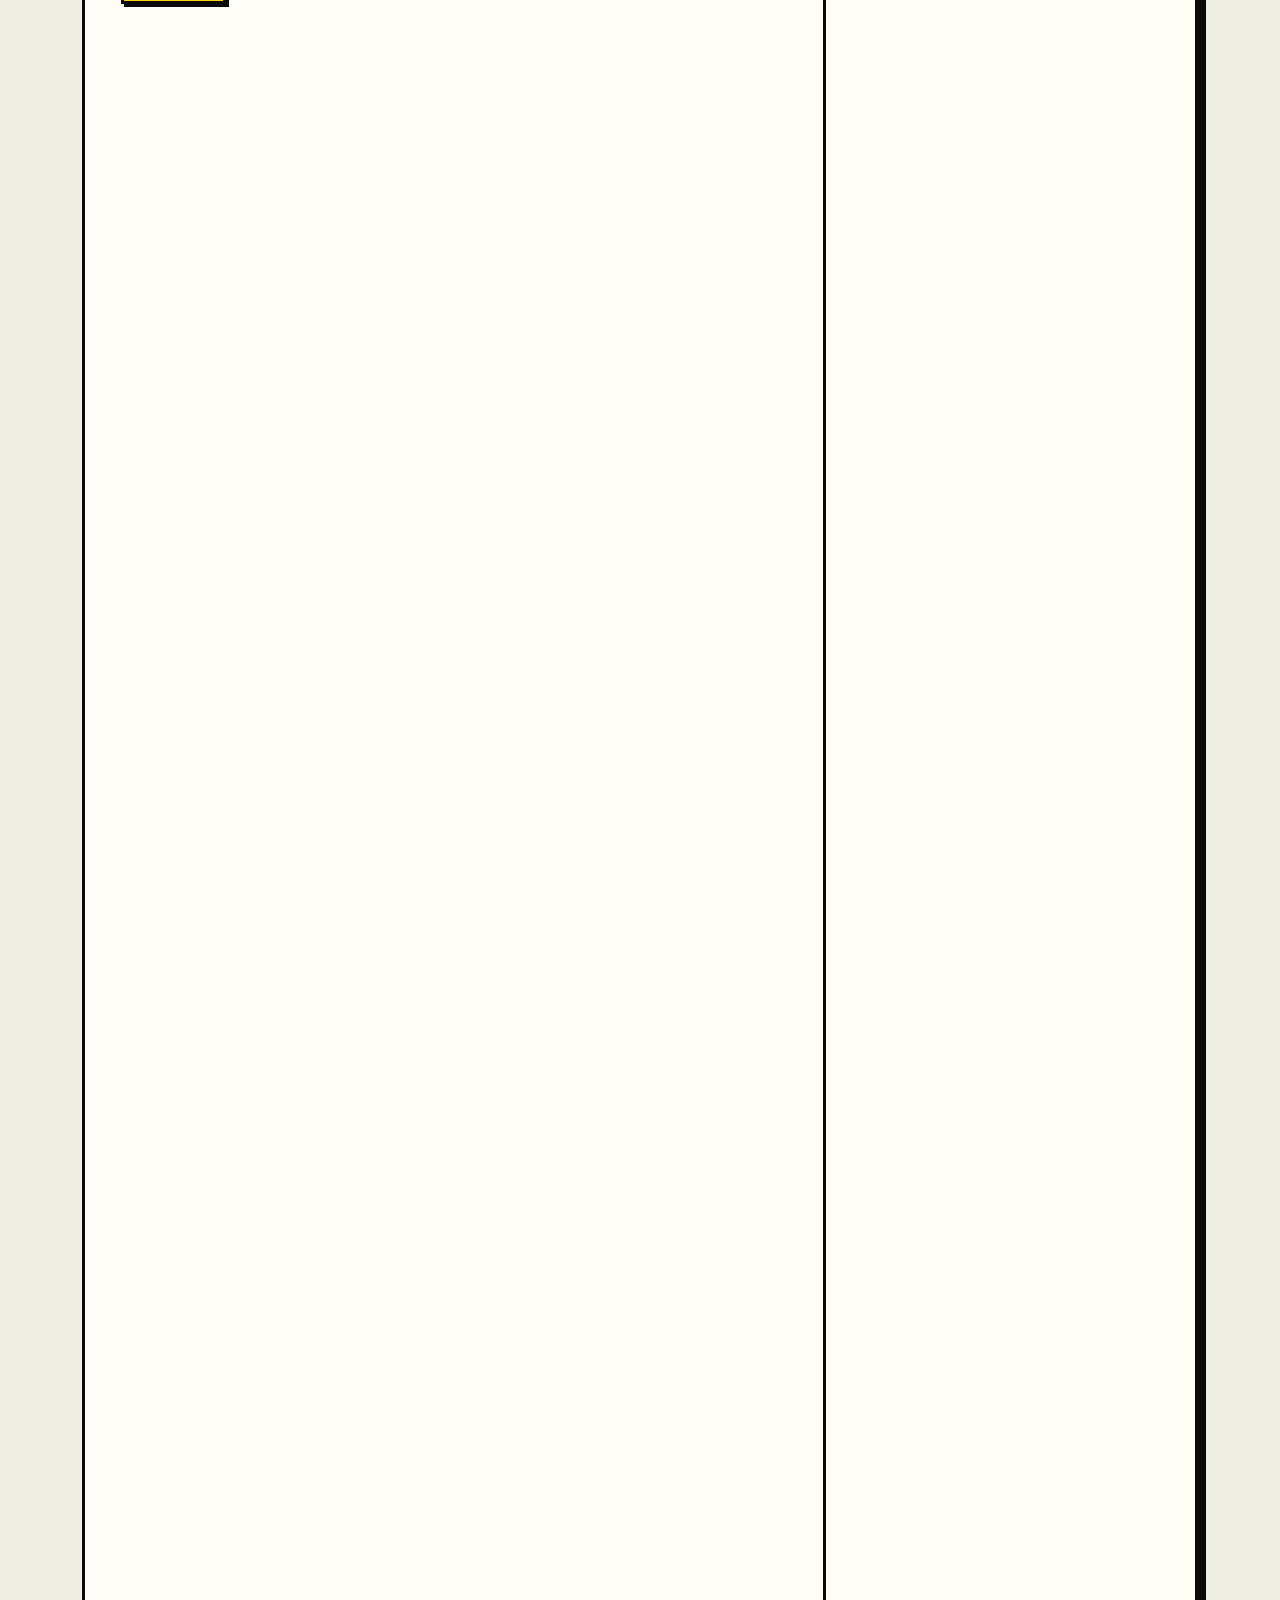
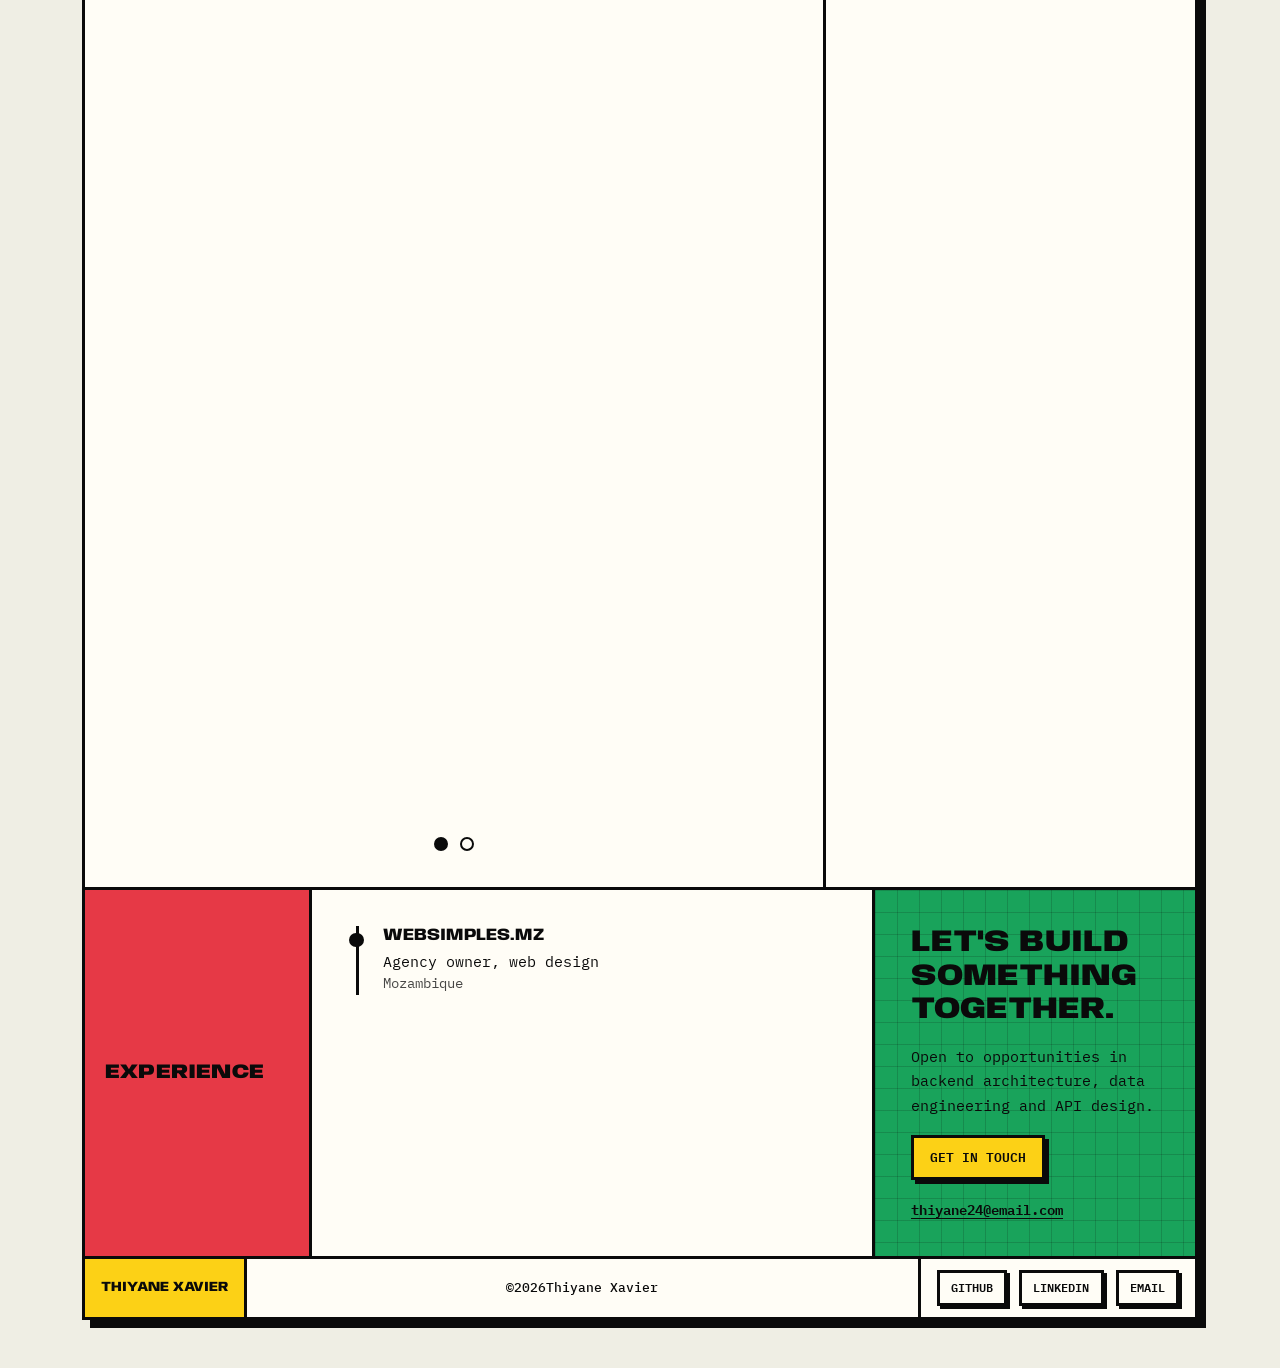
==== commit 93c2dd55: "Update GateX logo and fix project image layout Co-Authored-By: Claude Code <noreply@anthropic.com>" ====
--- a/index.html
+++ b/index.html
@@ -95,7 +95,7 @@
                             <div class="slides" id="slides" tabindex="0">
 
                                 <article class="slide" role="group" aria-roledescription="slide">
-                                    <div class="slide-media"><div class="slide-frame"><img src="img/download.png" alt="GateX project preview, screenshot coming soon" loading="lazy"></div></div>
+                                    <div class="slide-media"><div class="slide-frame"><img src="img/GateX logo.png" alt="GateX project preview" loading="lazy"></div></div>
                                     <div class="slide-body">
                                         <h3 class="slide-title">GateX</h3>
                                         <p class="slide-desc">A lightweight API gateway for microservices that manages request routing, traffic logging, and timeout enforcement to ensure system resiliency.</p>
--- a/style.css
+++ b/style.css
@@ -183,7 +183,7 @@
 .slide { flex: 0 0 100%; scroll-snap-align: start; padding-right: 3px; }
 .slide-media { border: var(--b) solid var(--ink); background-color: var(--red); padding: 0.75rem; }
 .slide-frame { border: var(--b) solid var(--ink); aspect-ratio: 16 / 9; overflow: hidden; background-color: var(--white); }
-.slide-frame img { width: 100%; height: 100%; object-fit: cover; }
+.slide-frame img { width: 100%; height: 100%; object-fit: contain; background-color: var(--white); }
 .slide-body { padding-top: 1.1rem; }
 .slide-title {
     font-family: var(--display); font-size: 1.3rem; line-height: 1.15; font-weight: 800; text-transform: uppercase;
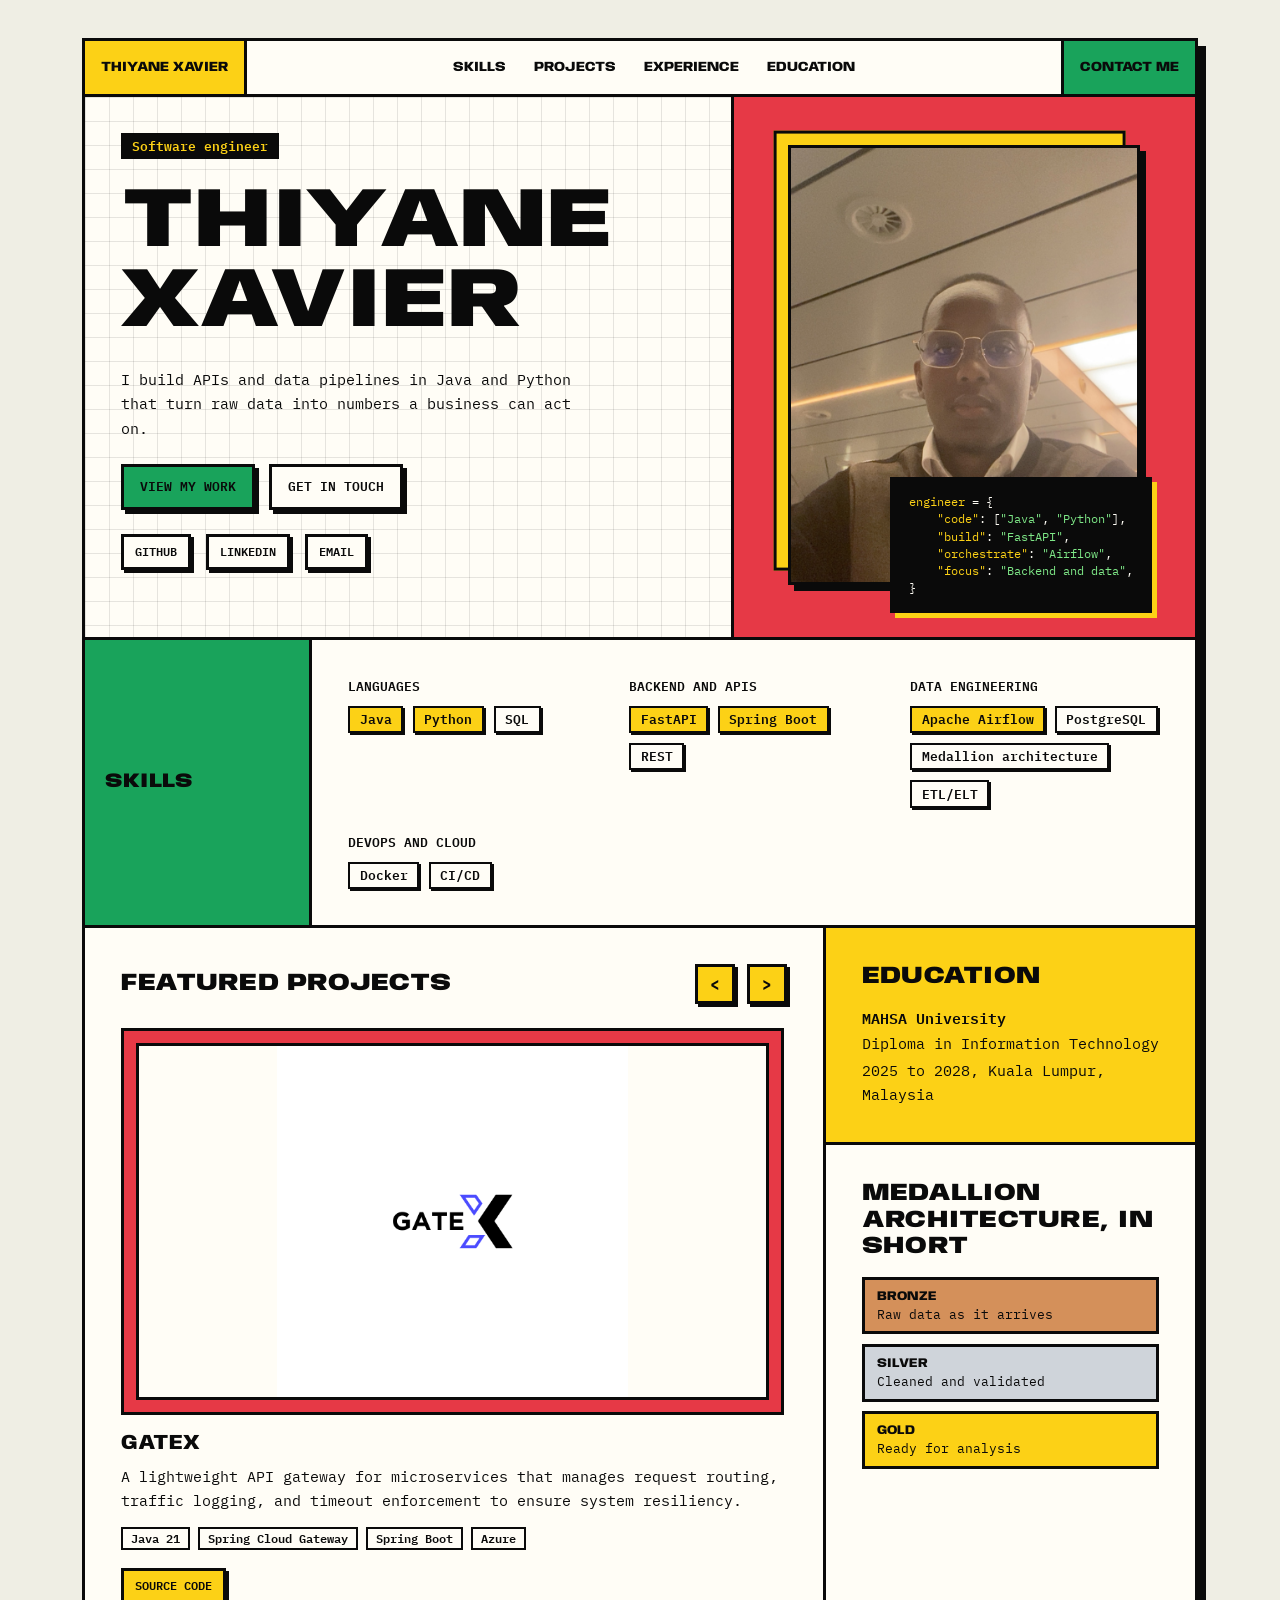
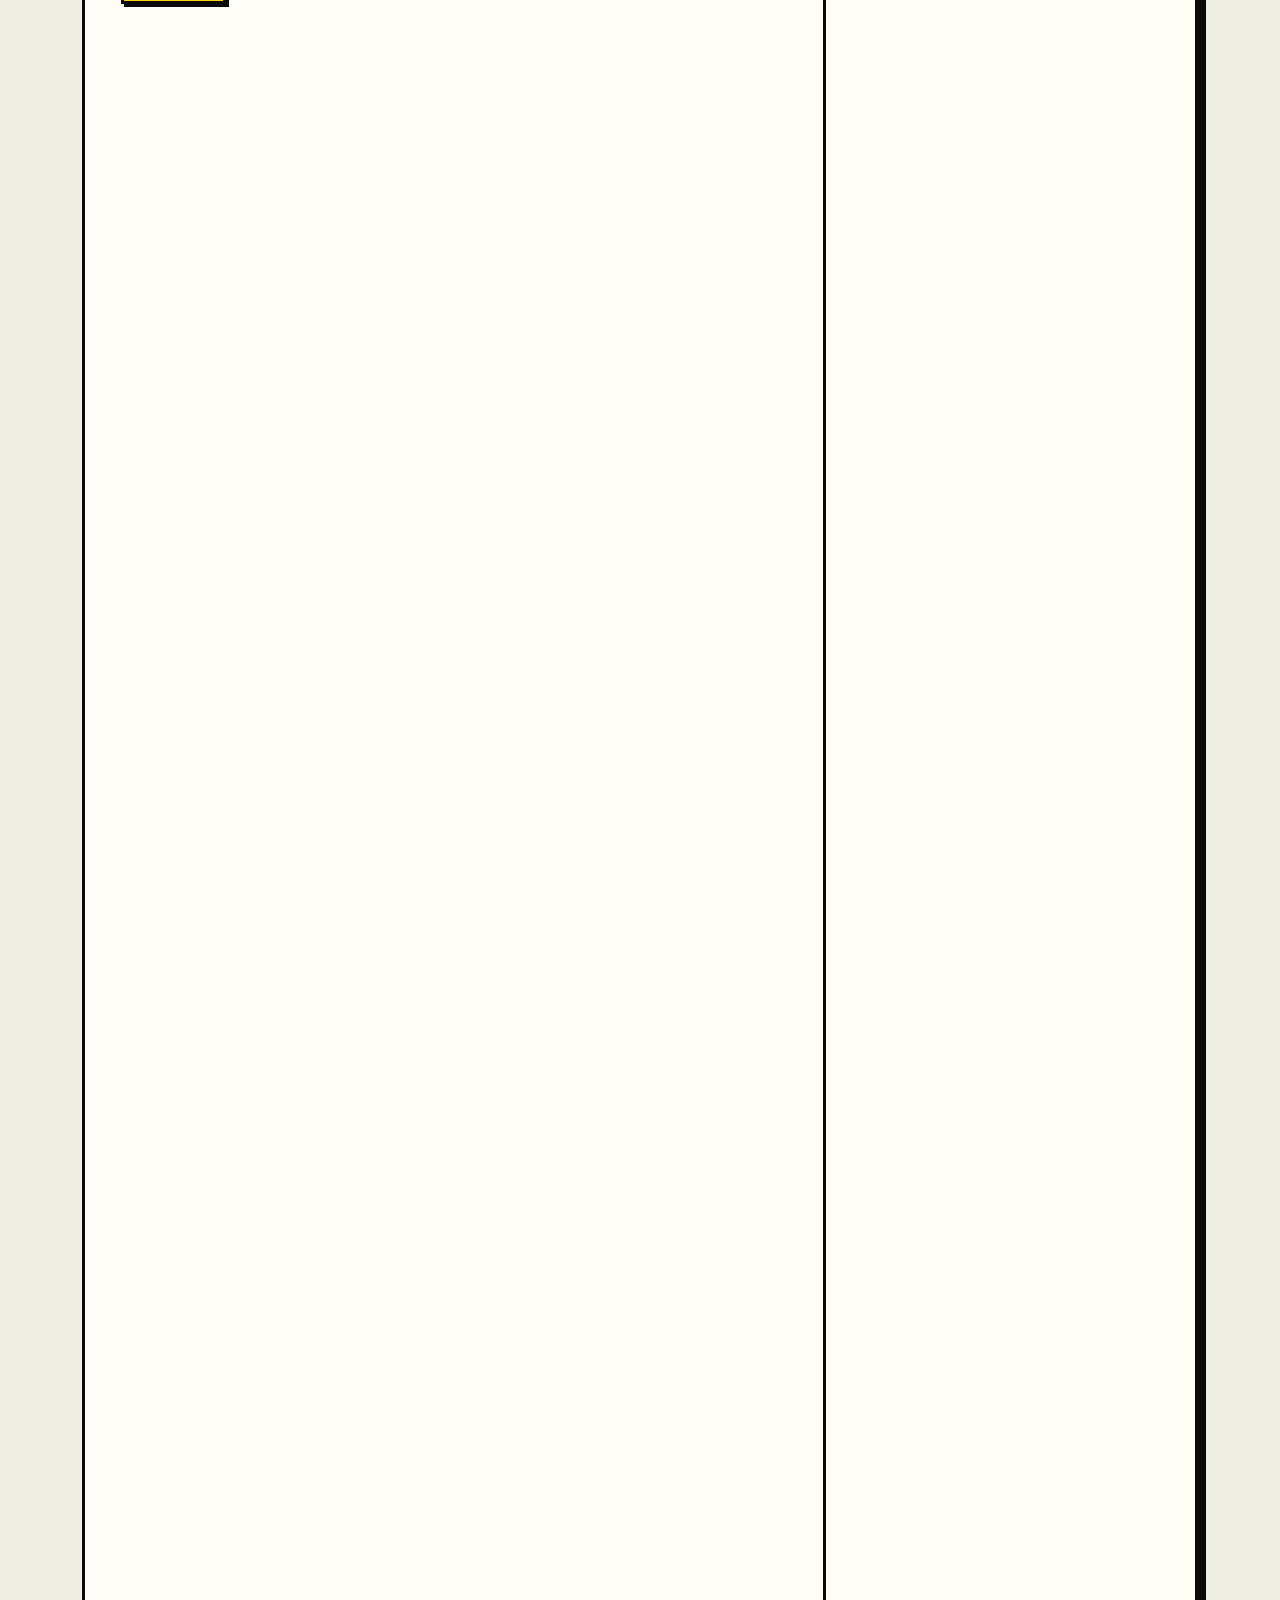
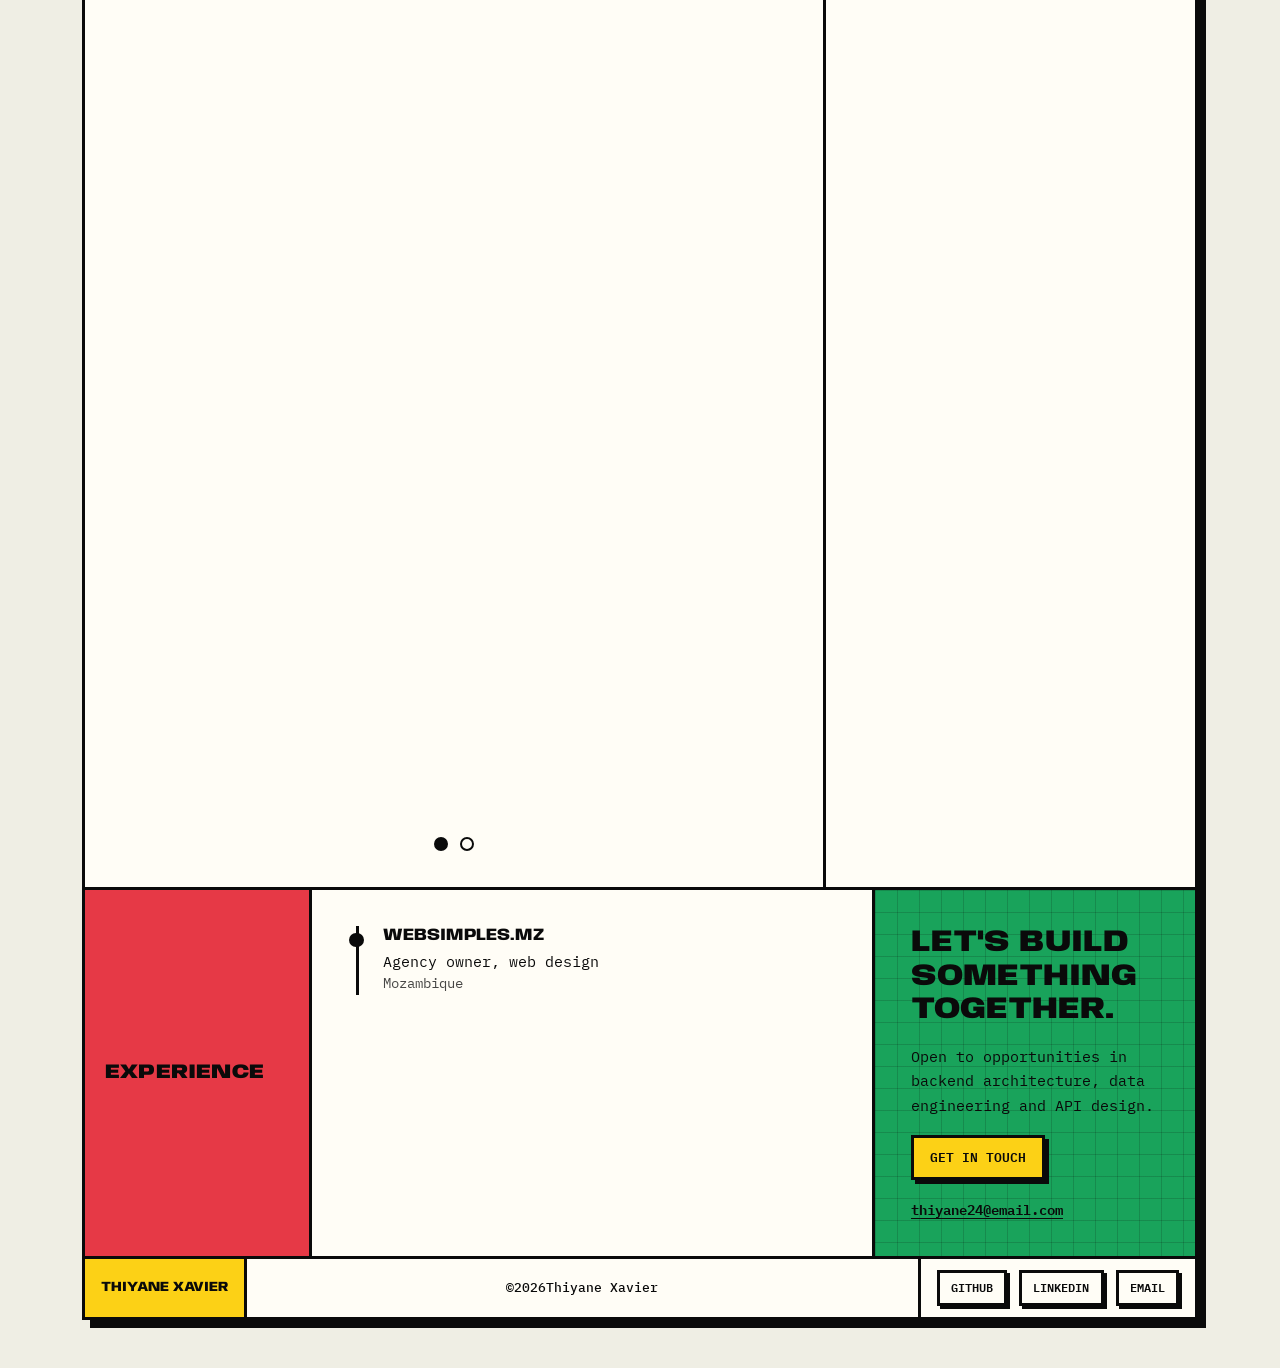
==== commit de61f65a: "edited the img and added the gatex logo" ====
--- a/index.html
+++ b/index.html
@@ -76,7 +76,7 @@
                             </div>
                             <div>
                                 <dt class="skill-name">DevOps and cloud</dt>
-                                <dd class="chips"><span class="chip">Docker</span><span class="chip">AWS S3</span><span class="chip">CI/CD</span></dd>
+                                <dd class="chips"><span class="chip">Docker</span><span class="chip">CI/CD</span></dd>
                             </div>
                         </dl>
                     </div>
@@ -120,8 +120,8 @@
                                     <div class="slide-media"><div class="slide-frame"><img src="img/image.png" alt="Job Market Monitor project preview, screenshot coming soon" loading="lazy"></div></div>
                                     <div class="slide-body">
                                         <h3 class="slide-title">Moz vagas pipeline</h3>
-                                        <p class="slide-desc">Scalable web scraping system designed to track tech hiring trends, storing processed data in AWS S3 for long-term analysis.</p>
-                                        <ul class="tag-list"><li class="tag">Python</li><li class="tag">AWS S3</li><li class="tag">BeautifulSoup</li></ul>
+                                        <p class="slide-desc">Scalable web scraping system designed to track tech hiring trends, storing processed data for long-term analysis.</p>
+                                        <ul class="tag-list"><li class="tag">Python</li><li class="tag">BeautifulSoup</li></ul>
                                         <div class="btn-row"><a class="btn btn-small btn-yellow" href="https://github.com/Thiyane24/moz-vagas-pipeline" target="_blank" rel="noopener noreferrer">Source code</a></div>
                                     </div>
                                 </article>
--- a/style.css
+++ b/style.css
@@ -177,10 +177,10 @@
 /* Projects carousel */
 .row-main { grid-template-columns: minmax(0, 1fr); }
 .slides {
-    display: flex; overflow-x: auto; scroll-snap-type: x mandatory; scrollbar-width: none;
+    display: grid; grid-auto-flow: column; grid-auto-columns: 100%; overflow-x: auto; scroll-snap-type: x mandatory; scrollbar-width: none;
 }
 .slides::-webkit-scrollbar { display: none; }
-.slide { flex: 0 0 100%; scroll-snap-align: start; padding-right: 3px; }
+.slide { scroll-snap-align: start; padding-right: 3px; }
 .slide-media { border: var(--b) solid var(--ink); background-color: var(--red); padding: 0.75rem; }
 .slide-frame { border: var(--b) solid var(--ink); aspect-ratio: 16 / 9; overflow: hidden; background-color: var(--white); }
 .slide-frame img { width: 100%; height: 100%; object-fit: contain; background-color: var(--white); }
